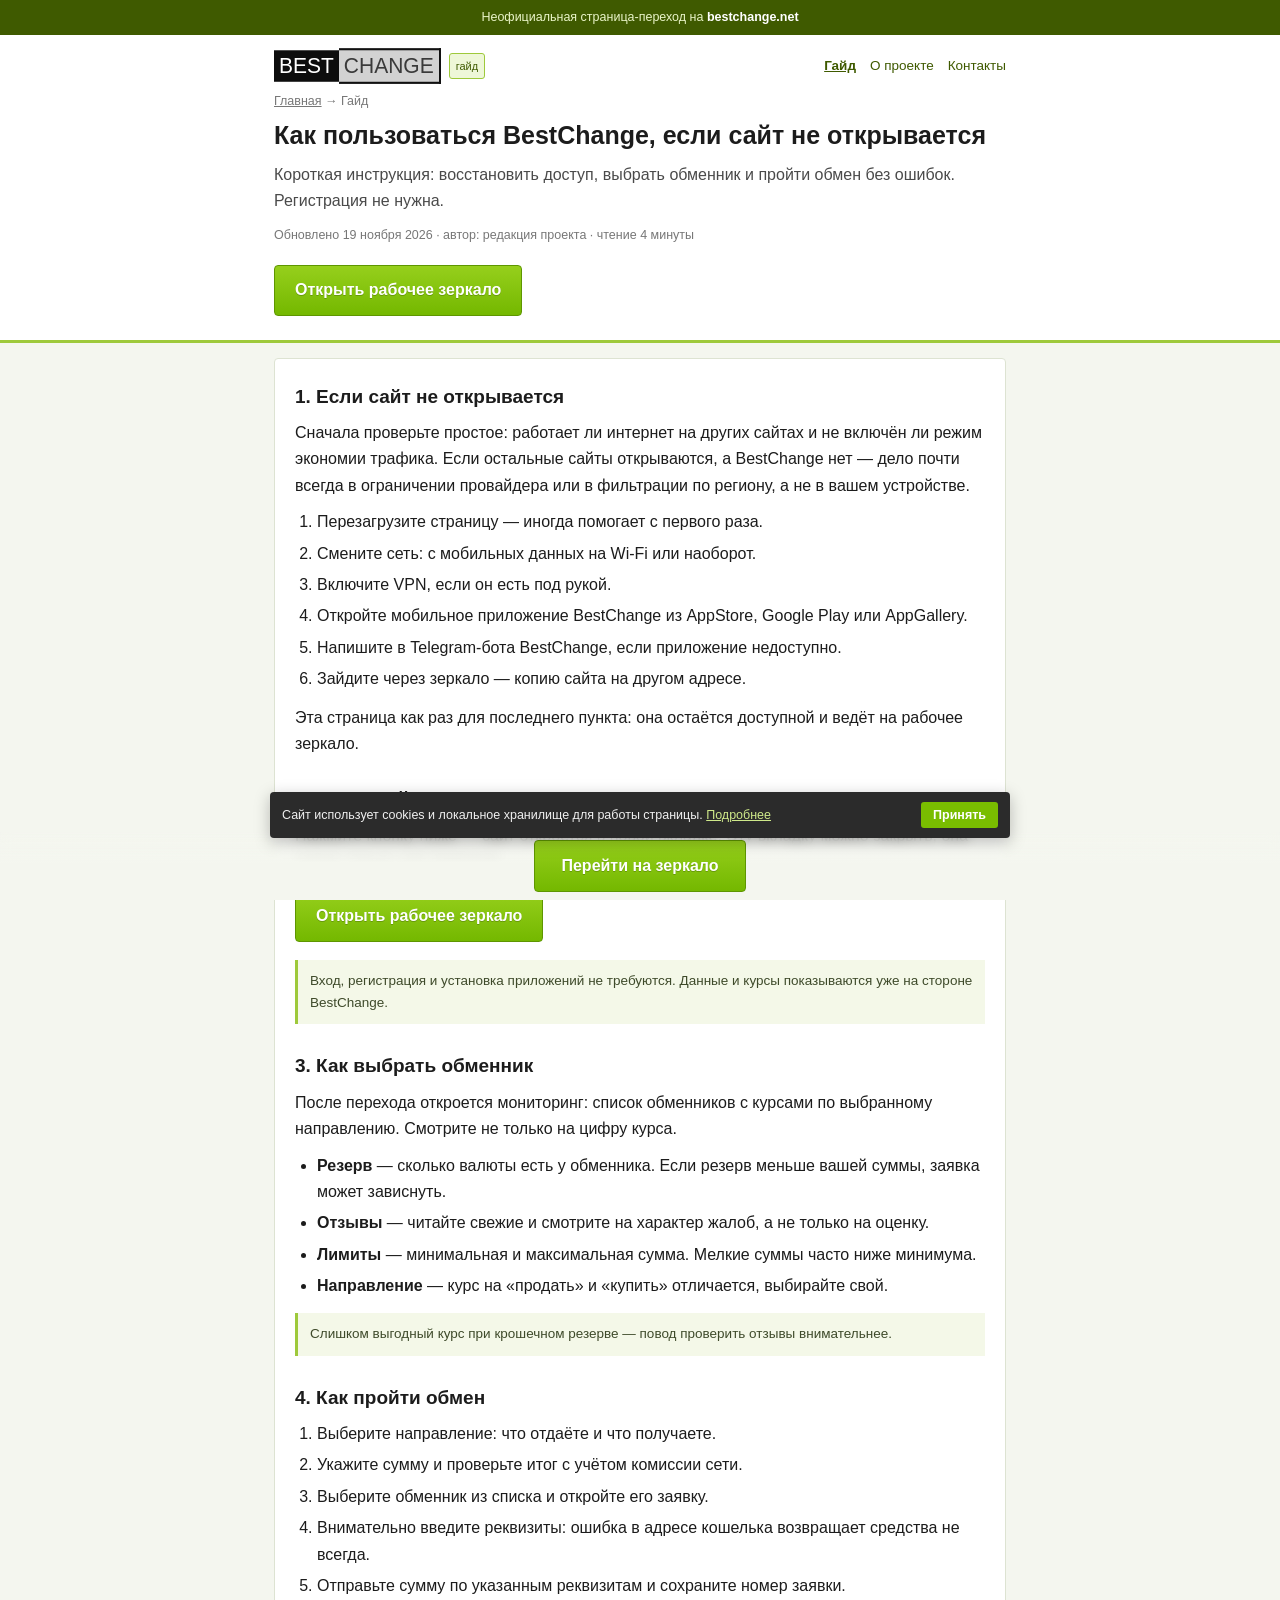
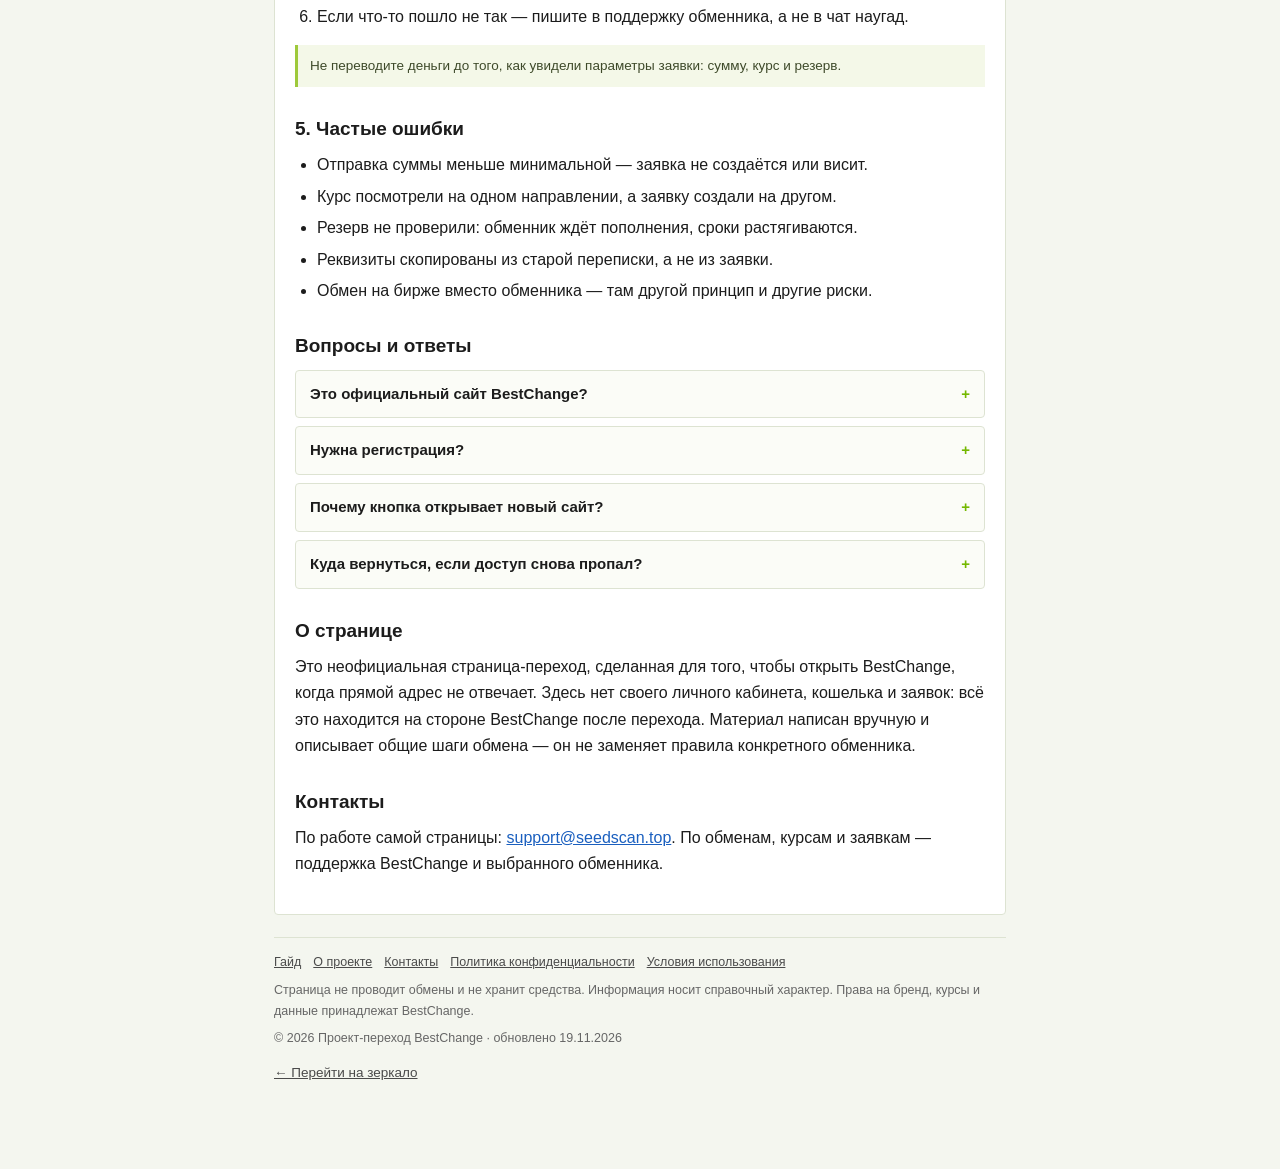
==== index.html @ 33cc1336 "bestchange guide landing" ====
<!DOCTYPE html>
<html lang="ru">
<head>
<meta charset="utf-8">
<meta name="viewport" content="width=device-width, initial-scale=1">
<title>Как пользоваться BestChange, если сайт не открывается — гайд</title>
<meta name="description" content="Пошаговая инструкция: как зайти на BestChange при блокировке, как выбрать обменник и пройти обмен без ошибок. Обновлено 19.11.2026.">
<link rel="icon" type="image/svg+xml" href="/favicon.svg">
<link rel="canonical" href="https://bestchange-ru.github.io/">
<meta property="og:type" content="article">
<meta property="og:site_name" content="BestChange — переход на сайт">
<meta property="og:title" content="Как пользоваться BestChange, если сайт не открывается">
<meta property="og:description" content="Доступ через зеркало, выбор обменника, обмен без ошибок. Без регистрации.">
<meta property="og:locale" content="ru_RU">
<link rel="stylesheet" href="/style.css">
</head>
<body>

<div class="top">Неофициальная страница-переход на <b>bestchange.net</b></div>

<div class="wrap">
  <header class="head">
    <div class="brandrow">
      <a class="brand" href="/">
        <span class="logo"><span class="b">BEST</span><span class="c">CHANGE</span></span>
        <span class="badge">гайд</span>
      </a>
      <nav class="menu">
        <a href="/" class="active">Гайд</a>
        <a href="#about">О проекте</a>
        <a href="#contacts">Контакты</a>
      </nav>
    </div>
    <p class="crumbs"><a href="/">Главная</a> → Гайд</p>
    <h1>Как пользоваться BestChange, если сайт не открывается</h1>
    <p class="lead">Короткая инструкция: восстановить доступ, выбрать обменник и пройти обмен без ошибок. Регистрация не нужна.</p>
    <p class="meta">Обновлено 19 ноября 2026 · автор: редакция проекта · чтение 4 минуты</p>
    <p style="margin:14px 0 0"><a class="cta" href="https://www.bestchange.net/" target="_blank" rel="noopener">Открыть рабочее зеркало</a></p>
  </header>

  <article>
    <h2>1. Если сайт не открывается</h2>
    <p>Сначала проверьте простое: работает ли интернет на других сайтах и не включён ли режим экономии трафика. Если остальные сайты открываются, а BestChange нет — дело почти всегда в ограничении провайдера или в фильтрации по региону, а не в вашем устройстве.</p>
    <ol>
      <li>Перезагрузите страницу — иногда помогает с первого раза.</li>
      <li>Смените сеть: с мобильных данных на Wi-Fi или наоборот.</li>
      <li>Включите VPN, если он есть под рукой.</li>
      <li>Откройте мобильное приложение BestChange из AppStore, Google Play или AppGallery.</li>
      <li>Напишите в Telegram-бота BestChange, если приложение недоступно.</li>
      <li>Зайдите через зеркало — копию сайта на другом адресе.</li>
    </ol>
    <p>Эта страница как раз для последнего пункта: она остаётся доступной и ведёт на рабочее зеркало.</p>

    <h2>2. Как перейти через эту страницу</h2>
    <p>Нажмите кнопку ниже — сайт откроется в новой вкладке. Эту вкладку можно закрыть, она нужна только для перехода.</p>
    <p><a class="cta" href="https://www.bestchange.net/" target="_blank" rel="noopener">Открыть рабочее зеркало</a></p>
    <p class="note">Вход, регистрация и установка приложений не требуются. Данные и курсы показываются уже на стороне BestChange.</p>

    <h2>3. Как выбрать обменник</h2>
    <p>После перехода откроется мониторинг: список обменников с курсами по выбранному направлению. Смотрите не только на цифру курса.</p>
    <ul>
      <li><b>Резерв</b> — сколько валюты есть у обменника. Если резерв меньше вашей суммы, заявка может зависнуть.</li>
      <li><b>Отзывы</b> — читайте свежие и смотрите на характер жалоб, а не только на оценку.</li>
      <li><b>Лимиты</b> — минимальная и максимальная сумма. Мелкие суммы часто ниже минимума.</li>
      <li><b>Направление</b> — курс на «продать» и «купить» отличается, выбирайте свой.</li>
    </ul>
    <p class="note">Слишком выгодный курс при крошечном резерве — повод проверить отзывы внимательнее.</p>

    <h2>4. Как пройти обмен</h2>
    <ol>
      <li>Выберите направление: что отдаёте и что получаете.</li>
      <li>Укажите сумму и проверьте итог с учётом комиссии сети.</li>
      <li>Выберите обменник из списка и откройте его заявку.</li>
      <li>Внимательно введите реквизиты: ошибка в адресе кошелька возвращает средства не всегда.</li>
      <li>Отправьте сумму по указанным реквизитам и сохраните номер заявки.</li>
      <li>Если что-то пошло не так — пишите в поддержку обменника, а не в чат наугад.</li>
    </ol>
    <p class="note">Не переводите деньги до того, как увидели параметры заявки: сумму, курс и резерв.</p>

    <h2>5. Частые ошибки</h2>
    <ul>
      <li>Отправка суммы меньше минимальной — заявка не создаётся или висит.</li>
      <li>Курс посмотрели на одном направлении, а заявку создали на другом.</li>
      <li>Резерв не проверили: обменник ждёт пополнения, сроки растягиваются.</li>
      <li>Реквизиты скопированы из старой переписки, а не из заявки.</li>
      <li>Обмен на бирже вместо обменника — там другой принцип и другие риски.</li>
    </ul>

    <h2>Вопросы и ответы</h2>
    <details>
      <summary>Это официальный сайт BestChange?</summary>
      <div class="ans"><p>Нет. Это неофициальная страница-переход: курсы и обмены находятся на самом BestChange после нажатия кнопки.</p></div>
    </details>
    <details>
      <summary>Нужна регистрация?</summary>
      <div class="ans"><p>Нет. Для перехода и обмена аккаунт на этой странице не нужен.</p></div>
    </details>
    <details>
      <summary>Почему кнопка открывает новый сайт?</summary>
      <div class="ans"><p>Так задумано: страница-прокладка остаётся в истории, а работа идёт уже на зеркале.</p></div>
    </details>
    <details>
      <summary>Куда вернуться, если доступ снова пропал?</summary>
      <div class="ans"><p>Добавьте эту страницу в закладки: она доступна без VPN и ведёт на рабочее зеркало.</p></div>
    </details>

    <h2 id="about">О странице</h2>
    <p>Это неофициальная страница-переход, сделанная для того, чтобы открыть BestChange, когда прямой адрес не отвечает. Здесь нет своего личного кабинета, кошелька и заявок: всё это находится на стороне BestChange после перехода. Материал написан вручную и описывает общие шаги обмена — он не заменяет правила конкретного обменника.</p>

    <h2 id="contacts">Контакты</h2>
    <p>По работе самой страницы: <a href="mailto:support@seedscan.top">support@seedscan.top</a>. По обменам, курсам и заявкам — поддержка BestChange и выбранного обменника.</p>
  </article>

  <footer class="foot">
    <nav>
      <a href="/">Гайд</a>
      <a href="#about">О проекте</a>
      <a href="#contacts">Контакты</a>
      <a href="/privacy.html">Политика конфиденциальности</a>
      <a href="/terms.html">Условия использования</a>
    </nav>
    <p class="copy">Страница не проводит обмены и не хранит средства. Информация носит справочный характер. Права на бренд, курсы и данные принадлежат BestChange.</p>
    <p class="copy">© 2026 Проект-переход BestChange · обновлено 19.11.2026</p>
    <a class="back" href="https://www.bestchange.net/" target="_blank" rel="noopener">← Перейти на зеркало</a>
  </footer>
</div>

<div class="sticky">
  <a class="cta" href="https://www.bestchange.net/" target="_blank" rel="noopener">Перейти на зеркало</a>
</div>

<div class="cookie hidden" id="cookie">
  <span>Сайт использует cookies и локальное хранилище для работы страницы. <a href="/privacy.html">Подробнее</a></span>
  <button type="button" id="cookieOk">Принять</button>
</div>

<script>
  (function () {
    var bar = document.getElementById('cookie');
    try { if (!localStorage.getItem('bc_cookie')) bar.classList.remove('hidden'); } catch (e) {}
    document.getElementById('cookieOk').addEventListener('click', function () {
      bar.classList.add('hidden');
      try { localStorage.setItem('bc_cookie', '1'); } catch (e) {}
    });
  })();
</script>
</body>
</html>
---- style.css ----
* { box-sizing: border-box; }

body {
  margin: 0;
  background: #f4f6ef;
  color: #1c1c1c;
  font-family: Arial, Helvetica, "Segoe UI", sans-serif;
  font-size: 16px;
  line-height: 1.65;
  padding: 0 0 40px;
}

a { color: #1a5fbf; }

.top {
  background: #3f5a00;
  color: #eaf5c8;
  font-size: 12.5px;
  padding: 7px 14px;
  text-align: center;
}

.top b { color: #fff; }

.wrap {
  max-width: 760px;
  margin: 0 auto;
  padding: 0 14px;
}

header.head {
  background: transparent;
  border-bottom: 3px solid #9ec93b;
  padding: 18px 0 20px;
  margin-bottom: 18px;
  position: relative;
  border-bottom: 0;
}
header.head::before {
  content: "";
  position: absolute;
  top: 0;
  bottom: -3px;
  left: 50%;
  width: 100vw;
  transform: translateX(-50%);
  background: #fff;
  border-bottom: 3px solid #9ec93b;
  z-index: -1;
}

.brandrow {
  display: flex;
  align-items: center;
  justify-content: space-between;
  gap: 12px;
  flex-wrap: wrap;
  margin-bottom: 12px;
}

.brand {
  display: flex;
  align-items: center;
  gap: 8px;
  flex-wrap: wrap;
  text-decoration: none;
}

.logo {
  display: inline-block;
  font-family: "Arial Black", "Segoe UI", Impact, sans-serif;
  font-size: 21px;
  line-height: 1;
  transform: scaleY(1.05);
  transform-origin: left center;
  user-select: none;
}

.logo .b { background: #0d0d0d; color: #fff; padding: 3px 5px 4px; }
.logo .c { background: #d2d2d2; color: #3a3a3a; padding: 3px 5px 4px; border: 2px solid #111; border-left: none; }

.badge {
  font-size: 11px;
  padding: 3px 6px;
  border: 1px solid #9ec93b;
  border-radius: 3px;
  background: #eef7d8;
  color: #3f5a00;
}

nav.menu {
  display: flex;
  gap: 14px;
  flex-wrap: wrap;
  font-size: 13.5px;
}

nav.menu a { color: #3f5a00; text-decoration: none; }
nav.menu a:hover { text-decoration: underline; }
nav.menu a.active { font-weight: 700; text-decoration: underline; }

.crumbs { font-size: 12.5px; color: #777; margin: 0 0 8px; }
.crumbs a { color: #777; }

h1 {
  font-size: 25px;
  line-height: 1.3;
  margin: 0 0 10px;
}

.lead { margin: 0; color: #4a4a4a; }

.meta {
  margin: 10px 0 0;
  font-size: 12.5px;
  color: #777;
}

article {
  background: #fff;
  padding: 22px 20px 26px;
  border-radius: 4px;
  border: 1px solid #dde3d2;
}

h2 { font-size: 19px; margin: 26px 0 8px; }
h2:first-child { margin-top: 0; }
h3 { font-size: 16px; margin: 16px 0 4px; }
p { margin: 0 0 10px; }
ul, ol { margin: 0 0 12px; padding-left: 22px; }
li { margin: 0 0 5px; }

.cta {
  display: inline-block;
  margin: 6px 0 4px;
  padding: 11px 20px;
  background: linear-gradient(180deg, #96cf1c, #74b800);
  border: 1px solid #5e9600;
  border-radius: 4px;
  color: #fff;
  font-weight: 700;
  text-decoration: none;
  text-shadow: 0 1px 0 rgba(0, 0, 0, .2);
}

.cta:hover { background: linear-gradient(180deg, #a6e024, #83cc00); }

.note {
  margin: 14px 0 0;
  padding: 10px 12px;
  background: #f4f8e8;
  border-left: 3px solid #9ec93b;
  font-size: 13.5px;
  color: #3e4a2a;
}

.cardbox {
  background: #fff;
  border: 1px solid #dde3d2;
  border-radius: 4px;
  padding: 14px 16px;
  margin: 0 0 12px;
}

.cardbox b { display: block; margin-bottom: 2px; }

details {
  border: 1px solid #dde3d2;
  border-radius: 4px;
  background: #fbfcf7;
  margin: 0 0 8px;
}

summary {
  cursor: pointer;
  padding: 11px 14px;
  font-weight: 700;
  font-size: 15px;
  list-style: none;
}

summary::-webkit-details-marker { display: none; }
summary::after { content: "+"; float: right; color: #74b800; font-weight: 700; }
details[open] summary::after { content: "–"; }
details .ans { padding: 0 14px 12px; font-size: 14.5px; color: #444; }

footer.foot {
  margin-top: 22px;
  padding-top: 14px;
  border-top: 1px solid #dde3d2;
  font-size: 12.5px;
  color: #666;
}

footer.foot nav {
  display: flex;
  gap: 12px;
  flex-wrap: wrap;
  margin-bottom: 8px;
}

footer.foot a { color: #4a4a4a; }

.copy { margin: 6px 0 0; }

.back { display: inline-block; margin-top: 14px; font-size: 13.5px; }

.cookie {
  position: fixed;
  left: 10px;
  right: 10px;
  bottom: 62px;
  max-width: 740px;
  margin: 0 auto;
  background: #2b2b2b;
  color: #f0f0f0;
  border-radius: 4px;
  padding: 10px 12px;
  font-size: 12.5px;
  display: flex;
  gap: 12px;
  align-items: center;
  justify-content: space-between;
  box-shadow: 0 4px 16px rgba(0, 0, 0, .25);
  z-index: 10;
}

.cookie a { color: #cfe98a; }

.cookie button {
  background: #79bd00;
  border: 0;
  color: #fff;
  font-weight: 700;
  font-size: 12.5px;
  padding: 6px 12px;
  border-radius: 3px;
  cursor: pointer;
  white-space: nowrap;
}

.hidden { display: none; }

.sticky {
  position: fixed;
  left: 0;
  right: 0;
  bottom: 0;
  z-index: 9;
  padding: 8px 12px calc(8px + env(safe-area-inset-bottom));
  background: linear-gradient(180deg, rgba(244, 246, 239, .35), #f4f6ef 45%);
  backdrop-filter: blur(6px);
  text-align: center;
}

.sticky .cta { margin: 0; padding: 12px 26px; }

body { padding-bottom: 84px; }

@media (max-width: 560px) {
  h1 { font-size: 21px; }
  .brandrow { margin-bottom: 8px; }
  nav.menu { font-size: 13px; gap: 12px; }
  article { padding: 18px 14px 22px; }
  .cookie { font-size: 12px; flex-wrap: wrap; }
  .cookie button { margin-left: auto; }
}
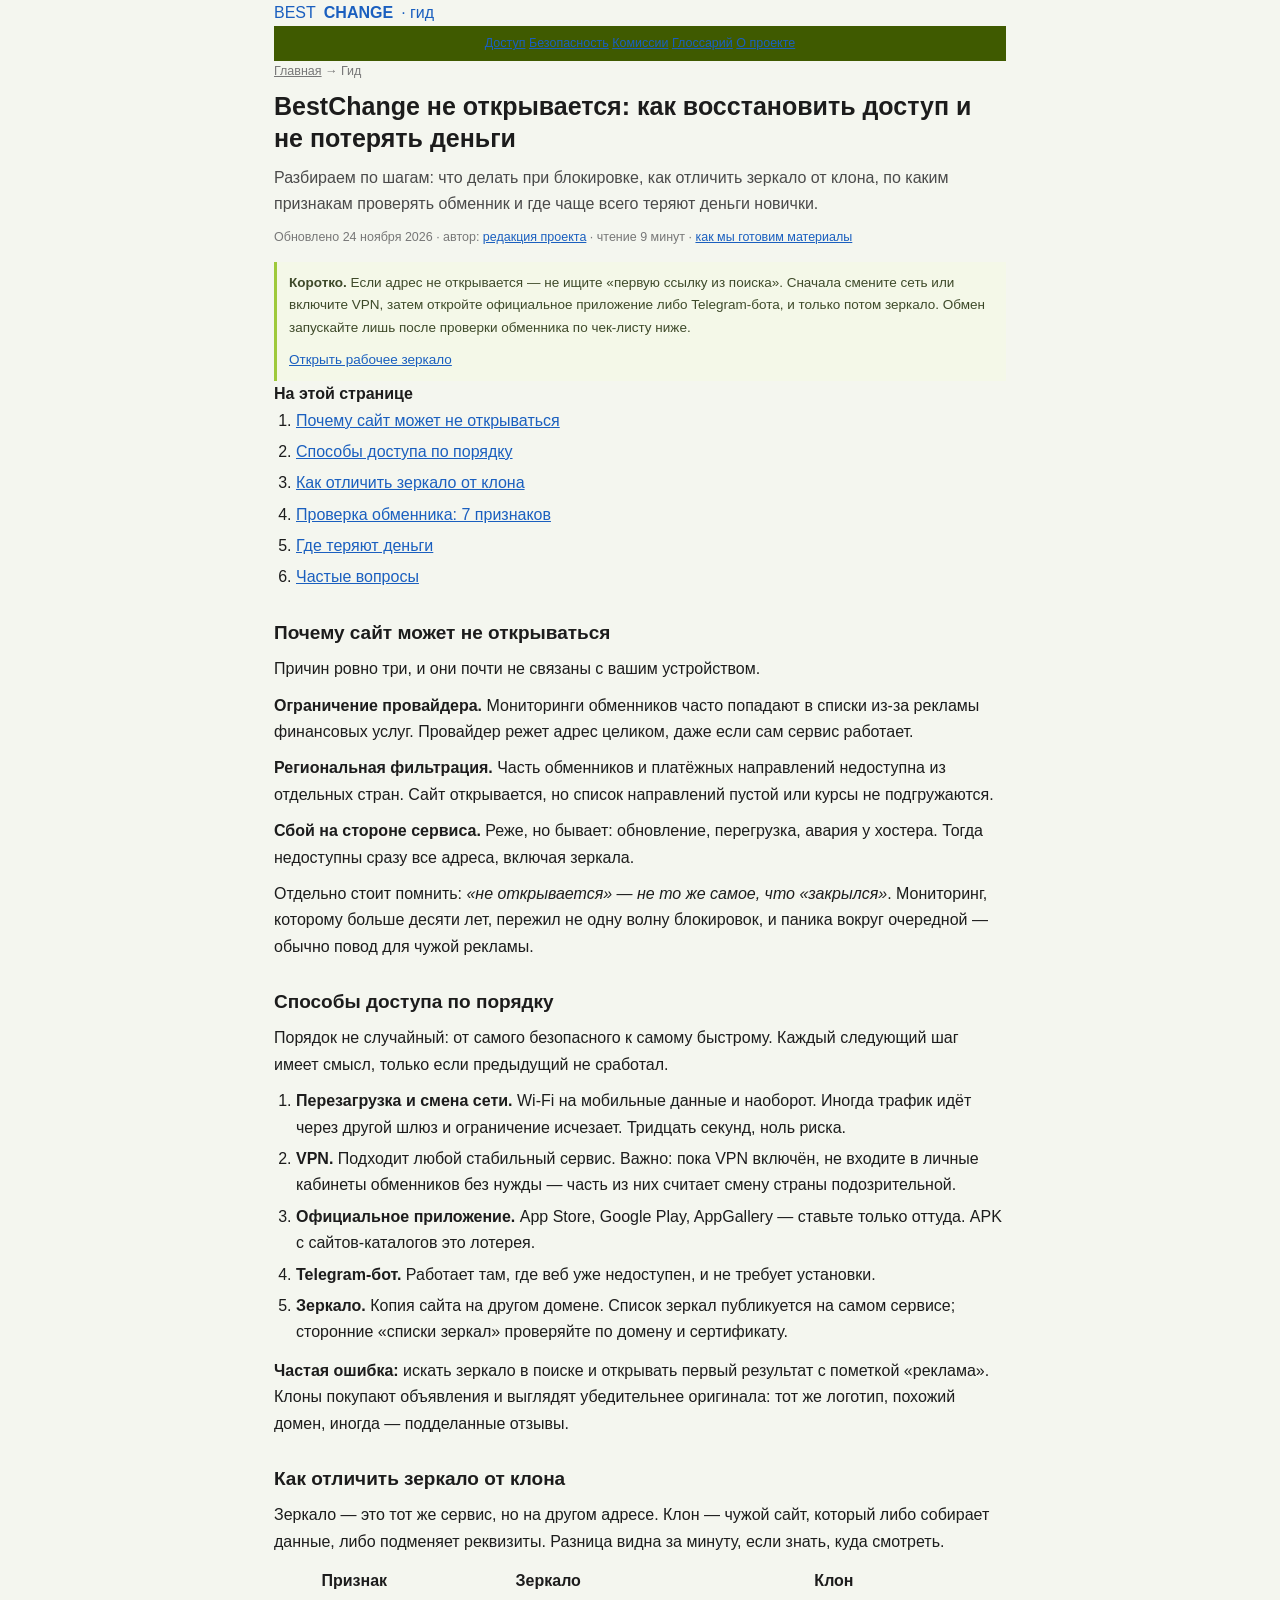
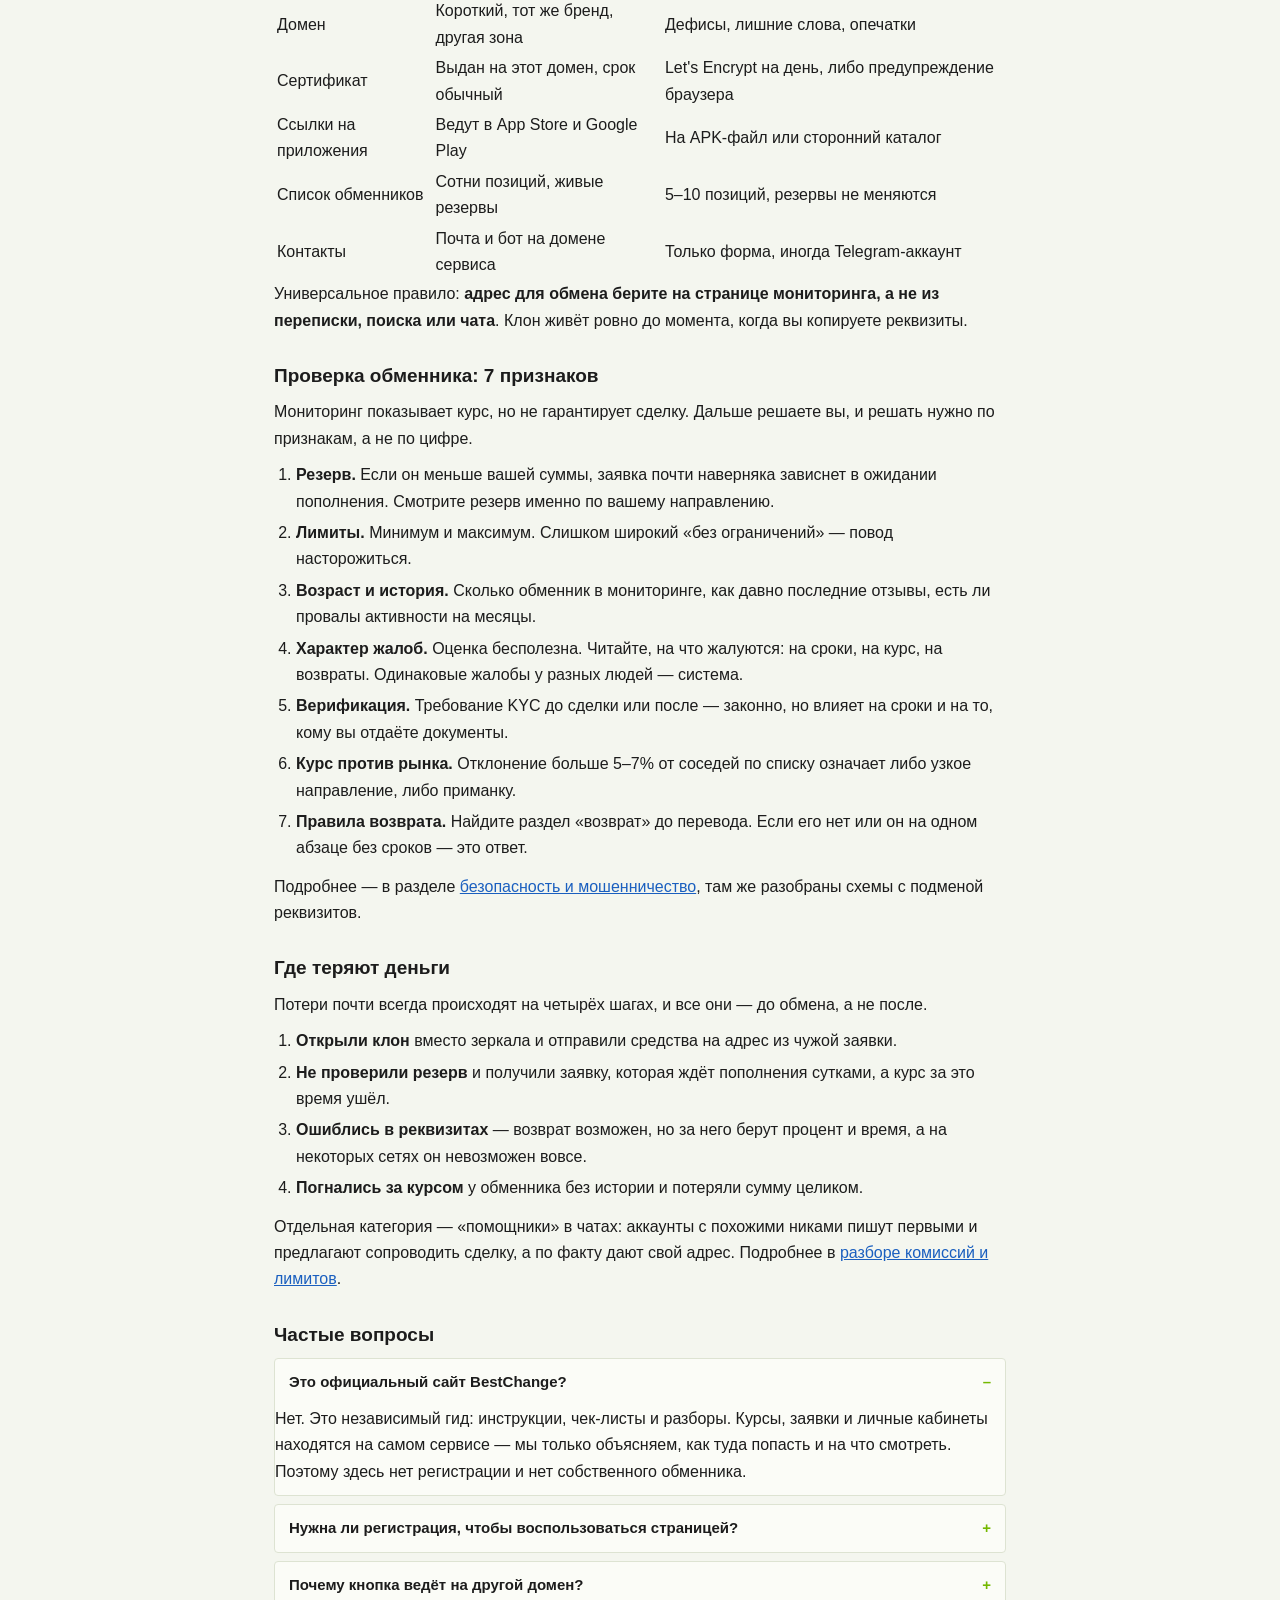
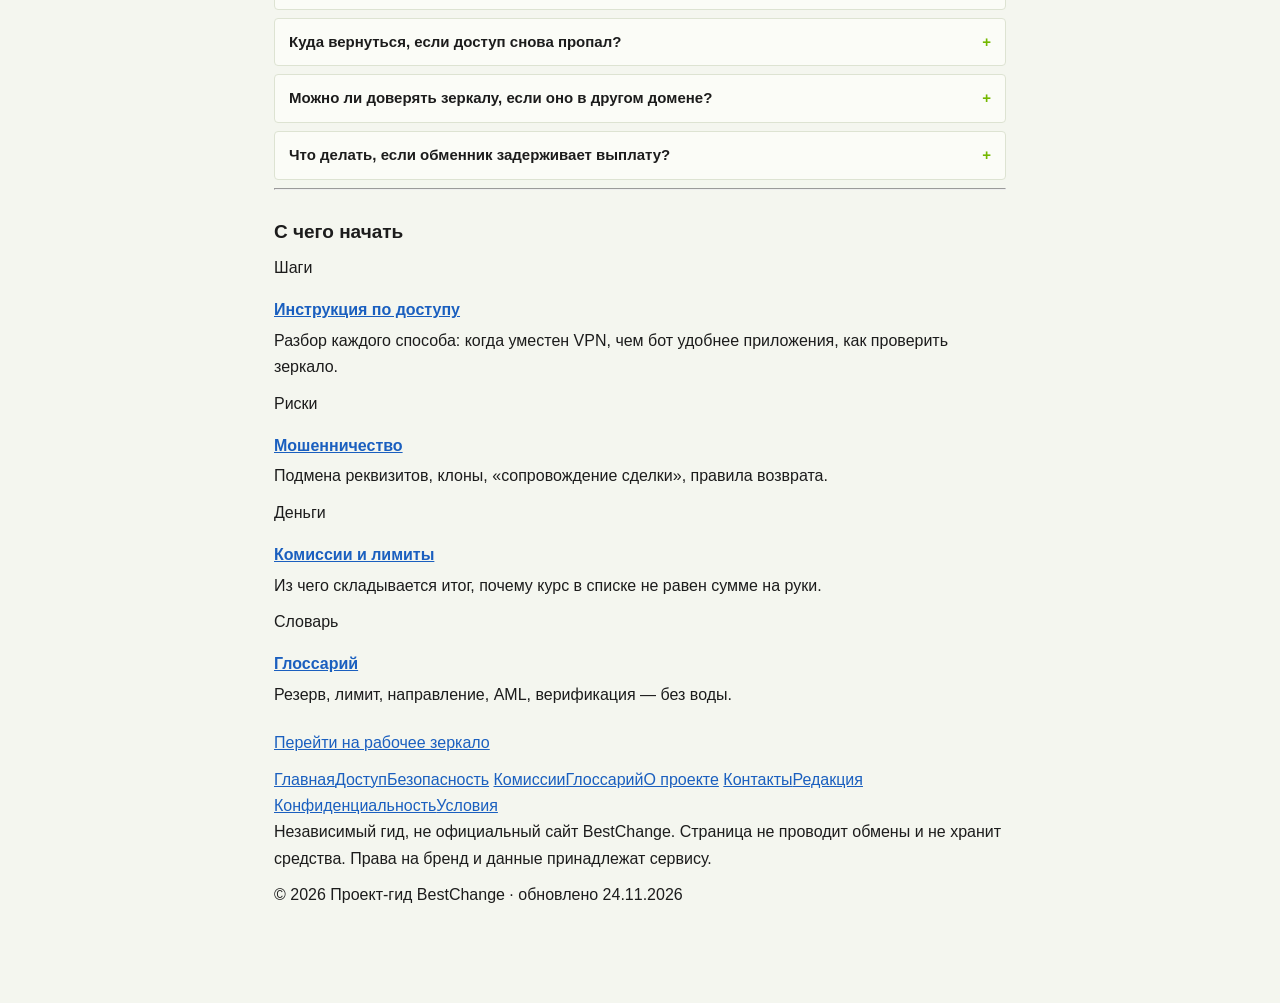
==== commit 07a14601: "content: update index.html" ====
--- a/index.html
+++ b/index.html
@@ -1,148 +1,142 @@
-<!DOCTYPE html>
+<!doctype html>
 <html lang="ru">
 <head>
 <meta charset="utf-8">
-<meta name="viewport" content="width=device-width, initial-scale=1">
-<title>Как пользоваться BestChange, если сайт не открывается — гайд</title>
-<meta name="description" content="Пошаговая инструкция: как зайти на BestChange при блокировке, как выбрать обменник и пройти обмен без ошибок. Обновлено 19.11.2026.">
-<link rel="icon" type="image/svg+xml" href="/favicon.svg">
+<meta name="viewport" content="width=device-width,initial-scale=1">
+<title>BestChange не открывается: инструкция, проверка обменников, глоссарий</title>
+<meta name="description" content="Что делать, если BestChange не открывается: пошаговые способы доступа, проверка обменника перед обменом, разбор комиссий и лимитов, глоссарий и ответы на частые вопросы.">
+<meta name="robots" content="index,follow">
 <link rel="canonical" href="https://bestchange-ru.github.io/">
-<meta property="og:type" content="article">
-<meta property="og:site_name" content="BestChange — переход на сайт">
-<meta property="og:title" content="Как пользоваться BestChange, если сайт не открывается">
-<meta property="og:description" content="Доступ через зеркало, выбор обменника, обмен без ошибок. Без регистрации.">
-<meta property="og:locale" content="ru_RU">
+<link rel="icon" href="/favicon.svg" type="image/svg+xml">
 <link rel="stylesheet" href="/style.css">
+<meta property="og:type" content="website">
+<meta property="og:title" content="BestChange не открывается — что делать">
+<meta property="og:description" content="Способы восстановить доступ, чек-лист проверки обменника, разбор комиссий, глоссарий и FAQ.">
+<meta property="og:url" content="https://bestchange-ru.github.io/">
+<script type="application/ld+json">
+{"@context":"https://schema.org","@type":"WebSite","name":"BestChange — гид по доступу и обмену","url":"https://bestchange-ru.github.io/","inLanguage":"ru","dateModified":"2026-11-24","publisher":{"@type":"Organization","name":"Проект-гид BestChange","email":"support@seedscan.top"}}
+</script>
 </head>
 <body>
+<header class="site"><div class="wrap">
+  <a class="brand" href="/">BEST<b>CHANGE</b> · гид</a>
+  <nav class="top">
+    <a href="/guide.html">Доступ</a>
+    <a href="/security.html">Безопасность</a>
+    <a href="/fees.html">Комиссии</a>
+    <a href="/glossary.html">Глоссарий</a>
+    <a href="/about.html">О проекте</a>
+  </nav>
+</div></header>
 
-<div class="top">Неофициальная страница-переход на <b>bestchange.net</b></div>
+<main class="wrap">
+<p class="crumbs"><a href="/">Главная</a> → Гид</p>
+<h1>BestChange не открывается: как восстановить доступ и не потерять деньги</h1>
+<p class="lead">Разбираем по шагам: что делать при блокировке, как отличить зеркало от клона, по каким признакам проверять обменник и где чаще всего теряют деньги новички.</p>
+<p class="meta">Обновлено 24 ноября 2026 · автор: <a href="/about.html">редакция проекта</a> · чтение 9 минут · <a href="/editorial.html">как мы готовим материалы</a></p>
 
-<div class="wrap">
-  <header class="head">
-    <div class="brandrow">
-      <a class="brand" href="/">
-        <span class="logo"><span class="b">BEST</span><span class="c">CHANGE</span></span>
-        <span class="badge">гайд</span>
-      </a>
-      <nav class="menu">
-        <a href="/" class="active">Гайд</a>
-        <a href="#about">О проекте</a>
-        <a href="#contacts">Контакты</a>
-      </nav>
-    </div>
-    <p class="crumbs"><a href="/">Главная</a> → Гайд</p>
-    <h1>Как пользоваться BestChange, если сайт не открывается</h1>
-    <p class="lead">Короткая инструкция: восстановить доступ, выбрать обменник и пройти обмен без ошибок. Регистрация не нужна.</p>
-    <p class="meta">Обновлено 19 ноября 2026 · автор: редакция проекта · чтение 4 минуты</p>
-    <p style="margin:14px 0 0"><a class="cta" href="https://www.bestchange.net/" target="_blank" rel="noopener">Открыть рабочее зеркало</a></p>
-  </header>
-
-  <article>
-    <h2>1. Если сайт не открывается</h2>
-    <p>Сначала проверьте простое: работает ли интернет на других сайтах и не включён ли режим экономии трафика. Если остальные сайты открываются, а BestChange нет — дело почти всегда в ограничении провайдера или в фильтрации по региону, а не в вашем устройстве.</p>
-    <ol>
-      <li>Перезагрузите страницу — иногда помогает с первого раза.</li>
-      <li>Смените сеть: с мобильных данных на Wi-Fi или наоборот.</li>
-      <li>Включите VPN, если он есть под рукой.</li>
-      <li>Откройте мобильное приложение BestChange из AppStore, Google Play или AppGallery.</li>
-      <li>Напишите в Telegram-бота BestChange, если приложение недоступно.</li>
-      <li>Зайдите через зеркало — копию сайта на другом адресе.</li>
-    </ol>
-    <p>Эта страница как раз для последнего пункта: она остаётся доступной и ведёт на рабочее зеркало.</p>
-
-    <h2>2. Как перейти через эту страницу</h2>
-    <p>Нажмите кнопку ниже — сайт откроется в новой вкладке. Эту вкладку можно закрыть, она нужна только для перехода.</p>
-    <p><a class="cta" href="https://www.bestchange.net/" target="_blank" rel="noopener">Открыть рабочее зеркало</a></p>
-    <p class="note">Вход, регистрация и установка приложений не требуются. Данные и курсы показываются уже на стороне BestChange.</p>
-
-    <h2>3. Как выбрать обменник</h2>
-    <p>После перехода откроется мониторинг: список обменников с курсами по выбранному направлению. Смотрите не только на цифру курса.</p>
-    <ul>
-      <li><b>Резерв</b> — сколько валюты есть у обменника. Если резерв меньше вашей суммы, заявка может зависнуть.</li>
-      <li><b>Отзывы</b> — читайте свежие и смотрите на характер жалоб, а не только на оценку.</li>
-      <li><b>Лимиты</b> — минимальная и максимальная сумма. Мелкие суммы часто ниже минимума.</li>
-      <li><b>Направление</b> — курс на «продать» и «купить» отличается, выбирайте свой.</li>
-    </ul>
-    <p class="note">Слишком выгодный курс при крошечном резерве — повод проверить отзывы внимательнее.</p>
-
-    <h2>4. Как пройти обмен</h2>
-    <ol>
-      <li>Выберите направление: что отдаёте и что получаете.</li>
-      <li>Укажите сумму и проверьте итог с учётом комиссии сети.</li>
-      <li>Выберите обменник из списка и откройте его заявку.</li>
-      <li>Внимательно введите реквизиты: ошибка в адресе кошелька возвращает средства не всегда.</li>
-      <li>Отправьте сумму по указанным реквизитам и сохраните номер заявки.</li>
-      <li>Если что-то пошло не так — пишите в поддержку обменника, а не в чат наугад.</li>
-    </ol>
-    <p class="note">Не переводите деньги до того, как увидели параметры заявки: сумму, курс и резерв.</p>
-
-    <h2>5. Частые ошибки</h2>
-    <ul>
-      <li>Отправка суммы меньше минимальной — заявка не создаётся или висит.</li>
-      <li>Курс посмотрели на одном направлении, а заявку создали на другом.</li>
-      <li>Резерв не проверили: обменник ждёт пополнения, сроки растягиваются.</li>
-      <li>Реквизиты скопированы из старой переписки, а не из заявки.</li>
-      <li>Обмен на бирже вместо обменника — там другой принцип и другие риски.</li>
-    </ul>
-
-    <h2>Вопросы и ответы</h2>
-    <details>
-      <summary>Это официальный сайт BestChange?</summary>
-      <div class="ans"><p>Нет. Это неофициальная страница-переход: курсы и обмены находятся на самом BestChange после нажатия кнопки.</p></div>
-    </details>
-    <details>
-      <summary>Нужна регистрация?</summary>
-      <div class="ans"><p>Нет. Для перехода и обмена аккаунт на этой странице не нужен.</p></div>
-    </details>
-    <details>
-      <summary>Почему кнопка открывает новый сайт?</summary>
-      <div class="ans"><p>Так задумано: страница-прокладка остаётся в истории, а работа идёт уже на зеркале.</p></div>
-    </details>
-    <details>
-      <summary>Куда вернуться, если доступ снова пропал?</summary>
-      <div class="ans"><p>Добавьте эту страницу в закладки: она доступна без VPN и ведёт на рабочее зеркало.</p></div>
-    </details>
-
-    <h2 id="about">О странице</h2>
-    <p>Это неофициальная страница-переход, сделанная для того, чтобы открыть BestChange, когда прямой адрес не отвечает. Здесь нет своего личного кабинета, кошелька и заявок: всё это находится на стороне BestChange после перехода. Материал написан вручную и описывает общие шаги обмена — он не заменяет правила конкретного обменника.</p>
-
-    <h2 id="contacts">Контакты</h2>
-    <p>По работе самой страницы: <a href="mailto:support@seedscan.top">support@seedscan.top</a>. По обменам, курсам и заявкам — поддержка BestChange и выбранного обменника.</p>
-  </article>
-
-  <footer class="foot">
-    <nav>
-      <a href="/">Гайд</a>
-      <a href="#about">О проекте</a>
-      <a href="#contacts">Контакты</a>
-      <a href="/privacy.html">Политика конфиденциальности</a>
-      <a href="/terms.html">Условия использования</a>
-    </nav>
-    <p class="copy">Страница не проводит обмены и не хранит средства. Информация носит справочный характер. Права на бренд, курсы и данные принадлежат BestChange.</p>
-    <p class="copy">© 2026 Проект-переход BestChange · обновлено 19.11.2026</p>
-    <a class="back" href="https://www.bestchange.net/" target="_blank" rel="noopener">← Перейти на зеркало</a>
-  </footer>
+<div class="card note">
+  <p><strong>Коротко.</strong> Если адрес не открывается — не ищите «первую ссылку из поиска». Сначала смените сеть или включите VPN, затем откройте официальное приложение либо Telegram-бота, и только потом зеркало. Обмен запускайте лишь после проверки обменника по чек-листу ниже.</p>
+  <p style="margin:0"><a class="btn" href="https://www.bestchange.net/" rel="noopener">Открыть рабочее зеркало</a></p>
 </div>
 
-<div class="sticky">
-  <a class="cta" href="https://www.bestchange.net/" target="_blank" rel="noopener">Перейти на зеркало</a>
+<div class="toc">
+  <strong>На этой странице</strong>
+  <ol>
+    <li><a href="#why">Почему сайт может не открываться</a></li>
+    <li><a href="#steps">Способы доступа по порядку</a></li>
+    <li><a href="#mirror">Как отличить зеркало от клона</a></li>
+    <li><a href="#check">Проверка обменника: 7 признаков</a></li>
+    <li><a href="#money">Где теряют деньги</a></li>
+    <li><a href="#faq">Частые вопросы</a></li>
+  </ol>
 </div>
 
-<div class="cookie hidden" id="cookie">
-  <span>Сайт использует cookies и локальное хранилище для работы страницы. <a href="/privacy.html">Подробнее</a></span>
-  <button type="button" id="cookieOk">Принять</button>
+<h2 id="why">Почему сайт может не открываться</h2>
+<p>Причин ровно три, и они почти не связаны с вашим устройством.</p>
+<p><strong>Ограничение провайдера.</strong> Мониторинги обменников часто попадают в списки из-за рекламы финансовых услуг. Провайдер режет адрес целиком, даже если сам сервис работает.</p>
+<p><strong>Региональная фильтрация.</strong> Часть обменников и платёжных направлений недоступна из отдельных стран. Сайт открывается, но список направлений пустой или курсы не подгружаются.</p>
+<p><strong>Сбой на стороне сервиса.</strong> Реже, но бывает: обновление, перегрузка, авария у хостера. Тогда недоступны сразу все адреса, включая зеркала.</p>
+<p>Отдельно стоит помнить: <em>«не открывается» — не то же самое, что «закрылся»</em>. Мониторинг, которому больше десяти лет, пережил не одну волну блокировок, и паника вокруг очередной — обычно повод для чужой рекламы.</p>
+
+<h2 id="steps">Способы доступа по порядку</h2>
+<p>Порядок не случайный: от самого безопасного к самому быстрому. Каждый следующий шаг имеет смысл, только если предыдущий не сработал.</p>
+<ol>
+  <li><strong>Перезагрузка и смена сети.</strong> Wi-Fi на мобильные данные и наоборот. Иногда трафик идёт через другой шлюз и ограничение исчезает. Тридцать секунд, ноль риска.</li>
+  <li><strong>VPN.</strong> Подходит любой стабильный сервис. Важно: пока VPN включён, не входите в личные кабинеты обменников без нужды — часть из них считает смену страны подозрительной.</li>
+  <li><strong>Официальное приложение.</strong> App Store, Google Play, AppGallery — ставьте только оттуда. APK с сайтов-каталогов это лотерея.</li>
+  <li><strong>Telegram-бот.</strong> Работает там, где веб уже недоступен, и не требует установки.</li>
+  <li><strong>Зеркало.</strong> Копия сайта на другом домене. Список зеркал публикуется на самом сервисе; сторонние «списки зеркал» проверяйте по домену и сертификату.</li>
+</ol>
+<div class="card warn">
+  <p style="margin:0"><strong>Частая ошибка:</strong> искать зеркало в поиске и открывать первый результат с пометкой «реклама». Клоны покупают объявления и выглядят убедительнее оригинала: тот же логотип, похожий домен, иногда — подделанные отзывы.</p>
 </div>
 
-<script>
-  (function () {
-    var bar = document.getElementById('cookie');
-    try { if (!localStorage.getItem('bc_cookie')) bar.classList.remove('hidden'); } catch (e) {}
-    document.getElementById('cookieOk').addEventListener('click', function () {
-      bar.classList.add('hidden');
-      try { localStorage.setItem('bc_cookie', '1'); } catch (e) {}
-    });
-  })();
-</script>
+<h2 id="mirror">Как отличить зеркало от клона</h2>
+<p>Зеркало — это тот же сервис, но на другом адресе. Клон — чужой сайт, который либо собирает данные, либо подменяет реквизиты. Разница видна за минуту, если знать, куда смотреть.</p>
+<table>
+  <thead><tr><th>Признак</th><th>Зеркало</th><th>Клон</th></tr></thead>
+  <tbody>
+    <tr><td>Домен</td><td>Короткий, тот же бренд, другая зона</td><td>Дефисы, лишние слова, опечатки</td></tr>
+    <tr><td>Сертификат</td><td>Выдан на этот домен, срок обычный</td><td>Let's Encrypt на день, либо предупреждение браузера</td></tr>
+    <tr><td>Ссылки на приложения</td><td>Ведут в App Store и Google Play</td><td>На APK-файл или сторонний каталог</td></tr>
+    <tr><td>Список обменников</td><td>Сотни позиций, живые резервы</td><td>5–10 позиций, резервы не меняются</td></tr>
+    <tr><td>Контакты</td><td>Почта и бот на домене сервиса</td><td>Только форма, иногда Telegram-аккаунт</td></tr>
+  </tbody>
+</table>
+<p>Универсальное правило: <strong>адрес для обмена берите на странице мониторинга, а не из переписки, поиска или чата</strong>. Клон живёт ровно до момента, когда вы копируете реквизиты.</p>
+
+<h2 id="check">Проверка обменника: 7 признаков</h2>
+<p>Мониторинг показывает курс, но не гарантирует сделку. Дальше решаете вы, и решать нужно по признакам, а не по цифре.</p>
+<ol>
+  <li><strong>Резерв.</strong> Если он меньше вашей суммы, заявка почти наверняка зависнет в ожидании пополнения. Смотрите резерв именно по вашему направлению.</li>
+  <li><strong>Лимиты.</strong> Минимум и максимум. Слишком широкий «без ограничений» — повод насторожиться.</li>
+  <li><strong>Возраст и история.</strong> Сколько обменник в мониторинге, как давно последние отзывы, есть ли провалы активности на месяцы.</li>
+  <li><strong>Характер жалоб.</strong> Оценка бесполезна. Читайте, на что жалуются: на сроки, на курс, на возвраты. Одинаковые жалобы у разных людей — система.</li>
+  <li><strong>Верификация.</strong> Требование KYC до сделки или после — законно, но влияет на сроки и на то, кому вы отдаёте документы.</li>
+  <li><strong>Курс против рынка.</strong> Отклонение больше 5–7% от соседей по списку означает либо узкое направление, либо приманку.</li>
+  <li><strong>Правила возврата.</strong> Найдите раздел «возврат» до перевода. Если его нет или он на одном абзаце без сроков — это ответ.</li>
+</ol>
+<p>Подробнее — в разделе <a href="/security.html">безопасность и мошенничество</a>, там же разобраны схемы с подменой реквизитов.</p>
+
+<h2 id="money">Где теряют деньги</h2>
+<p>Потери почти всегда происходят на четырёх шагах, и все они — до обмена, а не после.</p>
+<ol>
+  <li><strong>Открыли клон</strong> вместо зеркала и отправили средства на адрес из чужой заявки.</li>
+  <li><strong>Не проверили резерв</strong> и получили заявку, которая ждёт пополнения сутками, а курс за это время ушёл.</li>
+  <li><strong>Ошиблись в реквизитах</strong> — возврат возможен, но за него берут процент и время, а на некоторых сетях он невозможен вовсе.</li>
+  <li><strong>Погнались за курсом</strong> у обменника без истории и потеряли сумму целиком.</li>
+</ol>
+<p>Отдельная категория — «помощники» в чатах: аккаунты с похожими никами пишут первыми и предлагают сопроводить сделку, а по факту дают свой адрес. Подробнее в <a href="/fees.html">разборе комиссий и лимитов</a>.</p>
+
+<h2 id="faq">Частые вопросы</h2>
+<details open><summary>Это официальный сайт BestChange?</summary><p>Нет. Это независимый гид: инструкции, чек-листы и разборы. Курсы, заявки и личные кабинеты находятся на самом сервисе — мы только объясняем, как туда попасть и на что смотреть. Поэтому здесь нет регистрации и нет собственного обменника.</p></details>
+<details><summary>Нужна ли регистрация, чтобы воспользоваться страницей?</summary><p>Нет. Ни аккаунта, ни установки, ни привязки кошелька. Достаточно открыть материал и перейти по ссылке. Данные не собираются, кроме технической статистики и cookie для оформления.</p></details>
+<details><summary>Почему кнопка ведёт на другой домен?</summary><p>Потому что мониторинг и обмены живут на стороне сервиса. Мы не дублируем курсы, чтобы они не устаревали: страница объясняет шаги, а актуальные цифры всегда открываются на первоисточнике.</p></details>
+<details><summary>Куда вернуться, если доступ снова пропал?</summary><p>Сюда же — адрес постоянный. Добавьте страницу в закладки заранее: когда провайдер режет домены, поиск тоже начинает выдавать клоны, а закладка ведёт на тот адрес, который вы проверили сами.</p></details>
+<details><summary>Можно ли доверять зеркалу, если оно в другом домене?</summary><p>Да, если предыдущее звено проверено и адрес зеркала взято с самого сервиса. Опасен не другой домен как таковой, а переход по адресу из непроверенного источника.</p></details>
+<details><summary>Что делать, если обменник задерживает выплату?</summary><p>Открыть заявку по номеру, а не переписку с «менеджером». Сроки и правила возврата указаны на странице обменника. Параллельно — отзыв в мониторинге: у крупных площадок модерация реально ускоряет ответ.</p></details>
+
+<hr>
+<h2>С чего начать</h2>
+<div class="grid">
+  <div class="card"><span class="tag">Шаги</span><h3><a href="/guide.html">Инструкция по доступу</a></h3><p class="small muted">Разбор каждого способа: когда уместен VPN, чем бот удобнее приложения, как проверить зеркало.</p></div>
+  <div class="card"><span class="tag warn">Риски</span><h3><a href="/security.html">Мошенничество</a></h3><p class="small muted">Подмена реквизитов, клоны, «сопровождение сделки», правила возврата.</p></div>
+  <div class="card"><span class="tag">Деньги</span><h3><a href="/fees.html">Комиссии и лимиты</a></h3><p class="small muted">Из чего складывается итог, почему курс в списке не равен сумме на руки.</p></div>
+  <div class="card"><span class="tag">Словарь</span><h3><a href="/glossary.html">Глоссарий</a></h3><p class="small muted">Резерв, лимит, направление, AML, верификация — без воды.</p></div>
+</div>
+<p style="margin-top:22px"><a class="btn" href="https://www.bestchange.net/" rel="noopener">Перейти на рабочее зеркало</a></p>
+</main>
+
+<footer class="site"><div class="wrap">
+  <div class="cols">
+    <a href="/">Главная</a><a href="/guide.html">Доступ</a><a href="/security.html">Безопасность</a>
+    <a href="/fees.html">Комиссии</a><a href="/glossary.html">Глоссарий</a><a href="/about.html">О проекте</a>
+    <a href="/contacts.html">Контакты</a><a href="/editorial.html">Редакция</a>
+    <a href="/privacy.html">Конфиденциальность</a><a href="/terms.html">Условия</a>
+  </div>
+  <p>Независимый гид, не официальный сайт BestChange. Страница не проводит обмены и не хранит средства. Права на бренд и данные принадлежат сервису.</p>
+  <p class="small">© 2026 Проект-гид BestChange · обновлено 24.11.2026</p>
+</div></footer>
 </body>
 </html>
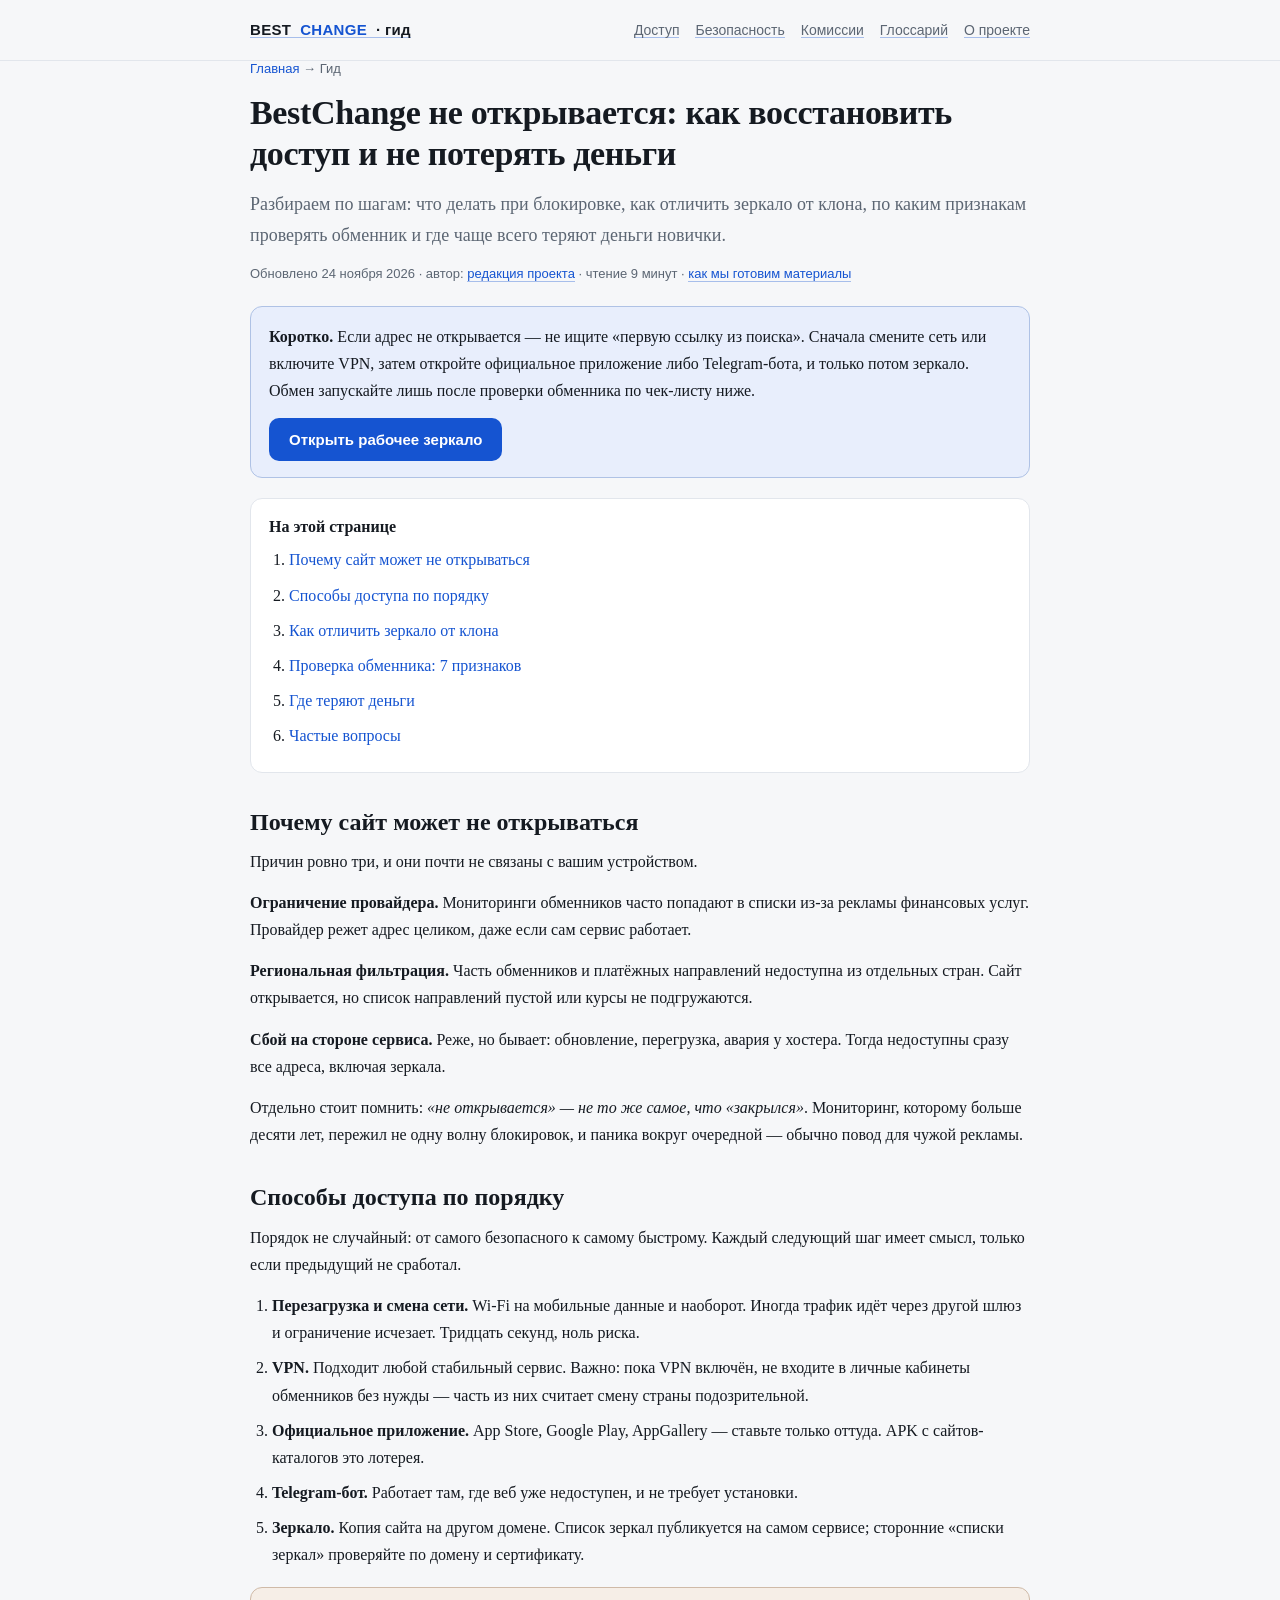
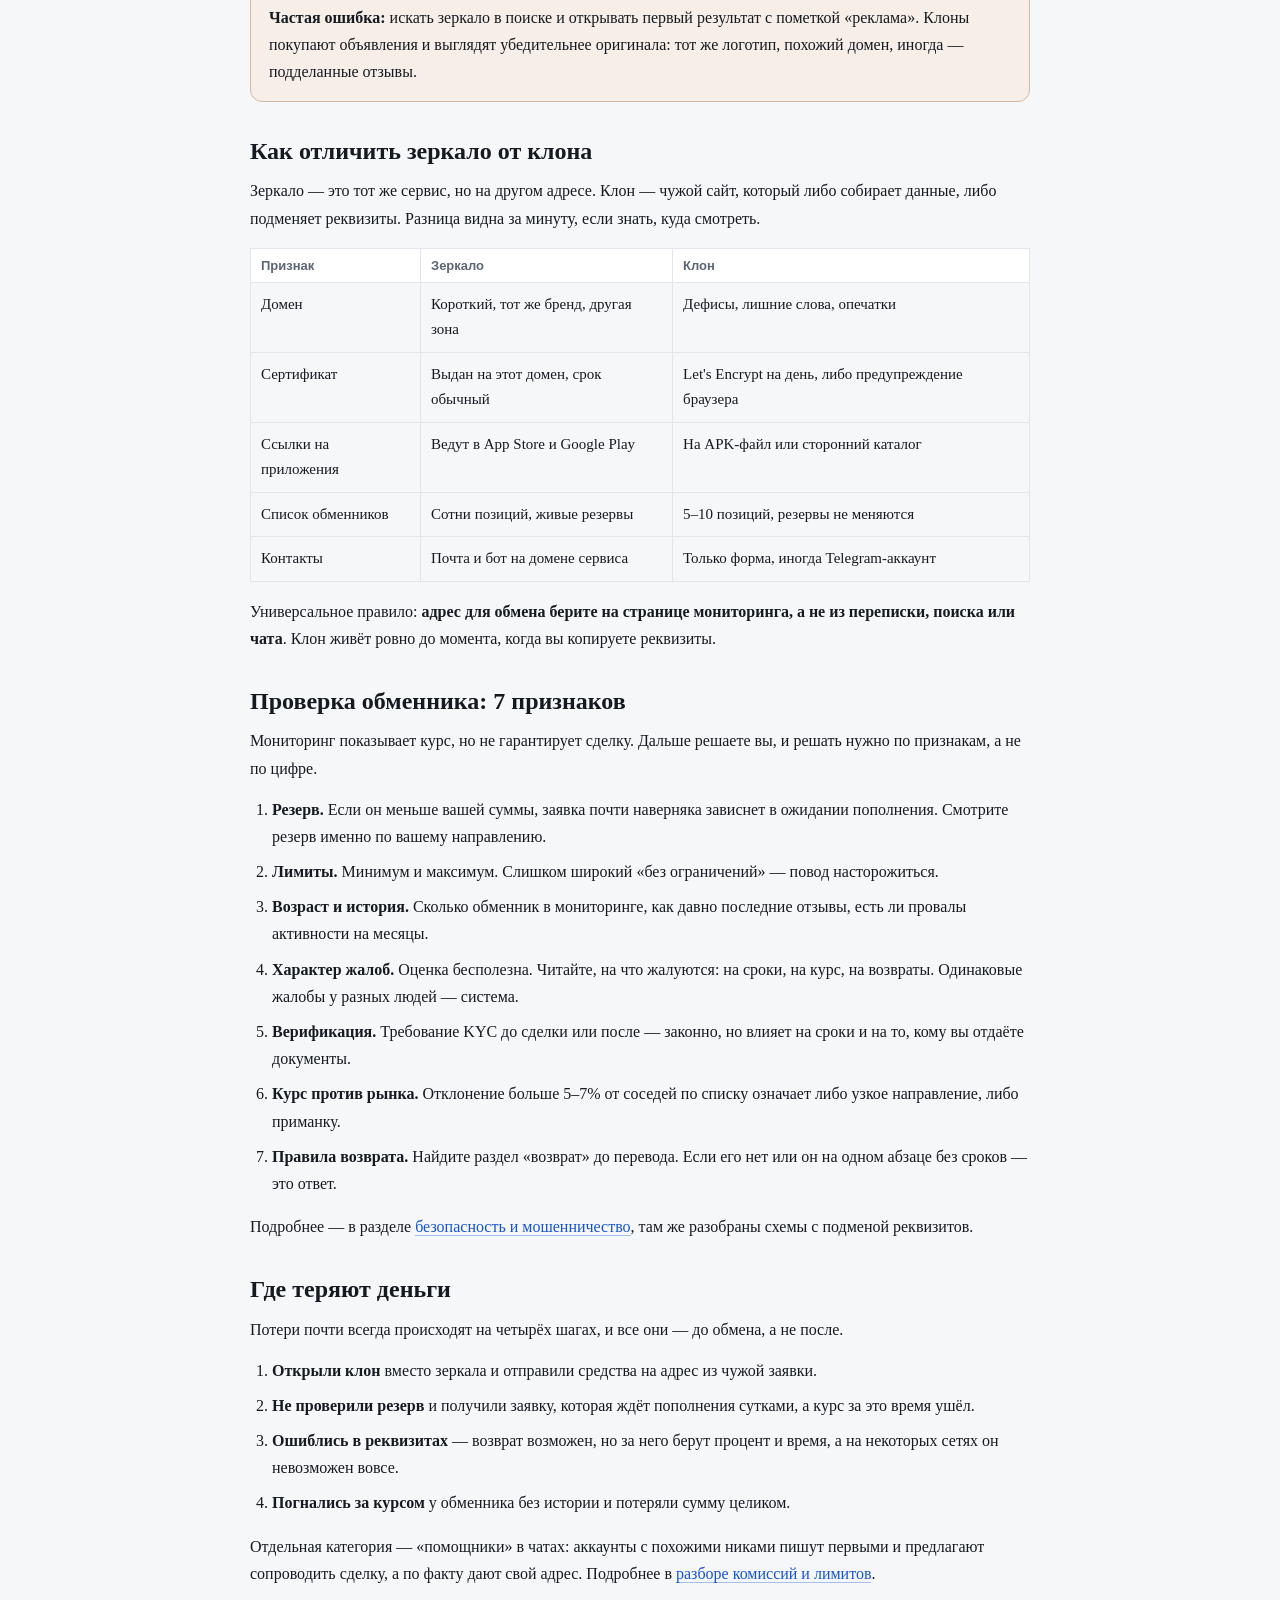
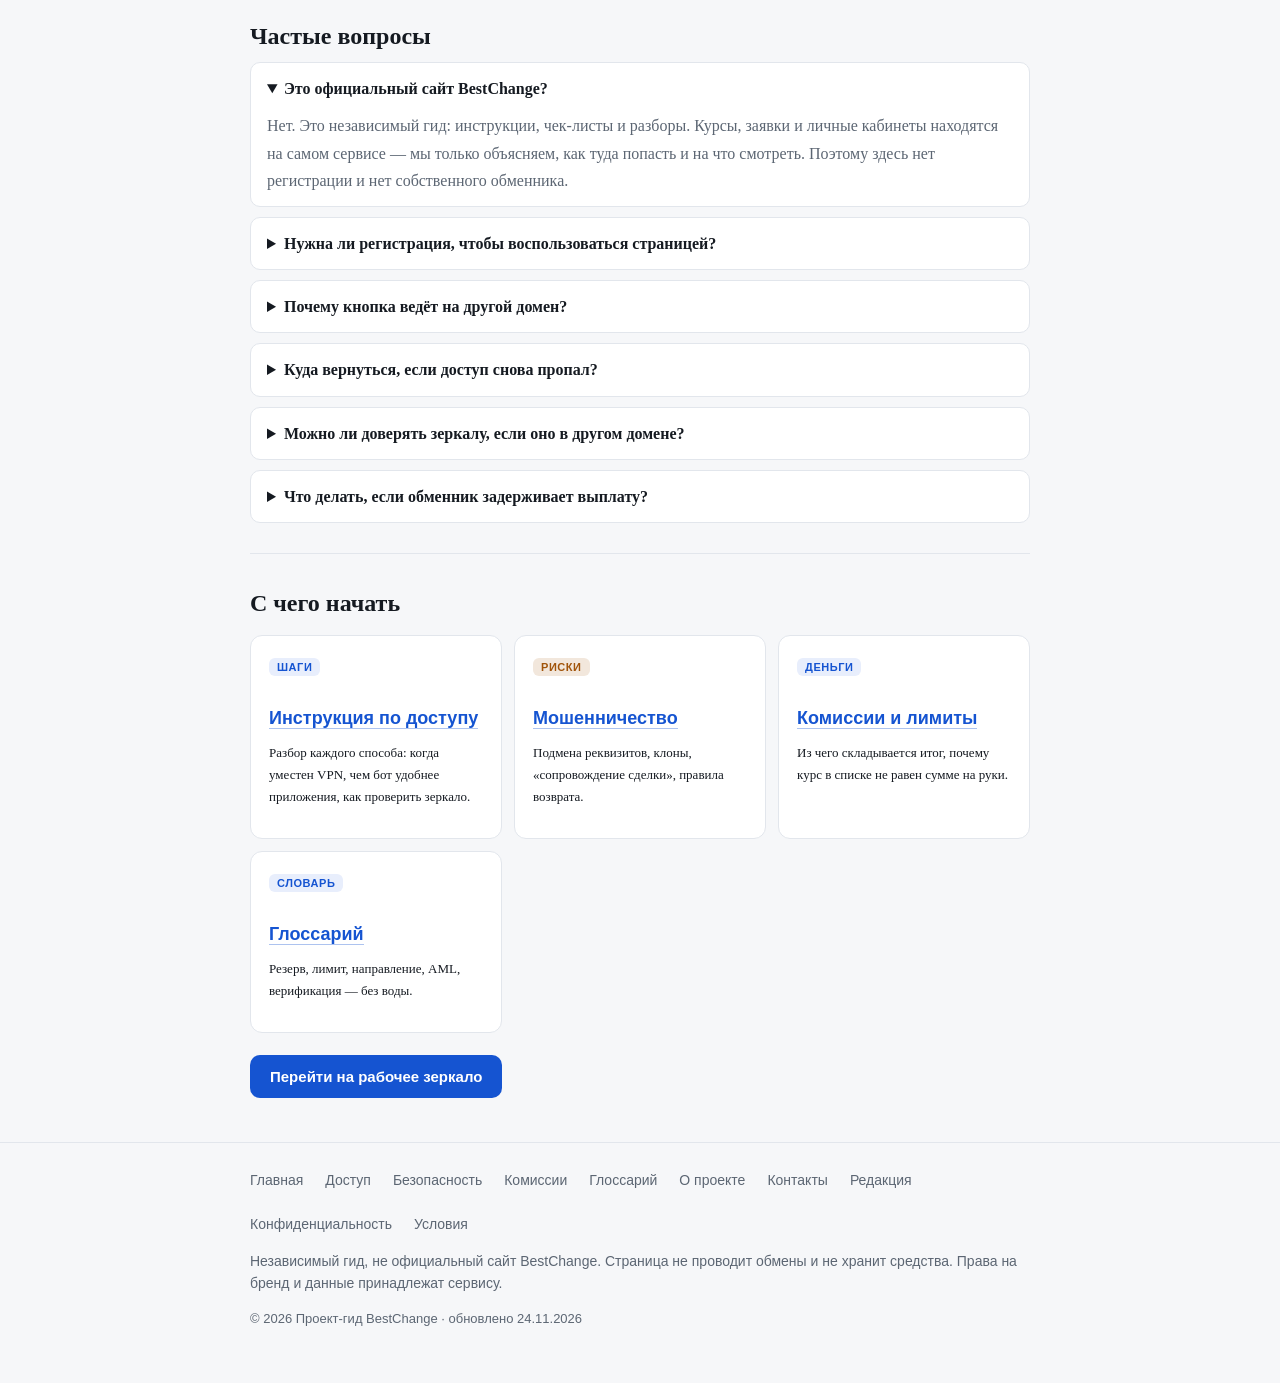
==== commit b53d2f17: "seo: add FAQPage schema" ====
--- a/index.html
+++ b/index.html
@@ -15,6 +15,16 @@
 <meta property="og:url" content="https://bestchange-ru.github.io/">
 <script type="application/ld+json">
 {"@context":"https://schema.org","@type":"WebSite","name":"BestChange — гид по доступу и обмену","url":"https://bestchange-ru.github.io/","inLanguage":"ru","dateModified":"2026-11-24","publisher":{"@type":"Organization","name":"Проект-гид BestChange","email":"support@seedscan.top"}}
+</script>
+<script type="application/ld+json">
+{"@context":"https://schema.org","@type":"FAQPage","inLanguage":"ru","mainEntity":[
+{"@type":"Question","name":"Это официальный сайт BestChange?","acceptedAnswer":{"@type":"Answer","text":"Нет. Это независимый гид: инструкции, чек-листы и разборы. Курсы, заявки и личные кабинеты находятся на самом сервисе — мы только объясняем, как туда попасть и на что смотреть. Поэтому здесь нет регистрации и нет собственного обменника."}},
+{"@type":"Question","name":"Нужна ли регистрация, чтобы воспользоваться страницей?","acceptedAnswer":{"@type":"Answer","text":"Нет. Ни аккаунта, ни установки, ни привязки кошелька. Достаточно открыть материал и перейти по ссылке. Данные не собираются, кроме технической статистики и cookie для оформления."}},
+{"@type":"Question","name":"Почему кнопка ведёт на другой домен?","acceptedAnswer":{"@type":"Answer","text":"Потому что мониторинг и обмены живут на стороне сервиса. Мы не дублируем курсы, чтобы они не устаревали: страница объясняет шаги, а актуальные цифры всегда открываются на первоисточнике."}},
+{"@type":"Question","name":"Куда вернуться, если доступ снова пропал?","acceptedAnswer":{"@type":"Answer","text":"Сюда же — адрес постоянный. Добавьте страницу в закладки заранее: когда провайдер режет домены, поиск тоже начинает выдавать клоны, а закладка ведёт на тот адрес, который вы проверили сами."}},
+{"@type":"Question","name":"Можно ли доверять зеркалу, если оно в другом домене?","acceptedAnswer":{"@type":"Answer","text":"Да, если предыдущее звено проверено и адрес зеркала взято с самого сервиса. Опасен не другой домен как таковой, а переход по адресу из непроверенного источника."}},
+{"@type":"Question","name":"Что делать, если обменник задерживает выплату?","acceptedAnswer":{"@type":"Answer","text":"Открыть заявку по номеру, а не переписку с «менеджером». Сроки и правила возврата указаны на странице обменника. Параллельно — отзыв в мониторинге: у крупных площадок модерация реально ускоряет ответ."}}
+]}
 </script>
 </head>
 <body>
--- a/style.css
+++ b/style.css
@@ -1,267 +1,56 @@
-* { box-sizing: border-box; }
-
-body {
-  margin: 0;
-  background: #f4f6ef;
-  color: #1c1c1c;
-  font-family: Arial, Helvetica, "Segoe UI", sans-serif;
-  font-size: 16px;
-  line-height: 1.65;
-  padding: 0 0 40px;
+:root{
+  --bg:#f6f7f9; --panel:#fff; --txt:#151a21; --muted:#5c6673; --line:#e2e6ec;
+  --acc:#1554d1; --acc-soft:#e8eefc; --warn:#a1540a; --ok:#0f7a3d;
 }
-
-a { color: #1a5fbf; }
-
-.top {
-  background: #3f5a00;
-  color: #eaf5c8;
-  font-size: 12.5px;
-  padding: 7px 14px;
-  text-align: center;
+@media (prefers-color-scheme:dark){
+  :root{ --bg:#0f1319; --panel:#151b23; --txt:#e8edf4; --muted:#93a0b0; --line:#232c38; --acc:#6ea8ff; --acc-soft:#1b2740; --warn:#e0a154; --ok:#4cc38a; }
 }
-
-.top b { color: #fff; }
-
-.wrap {
-  max-width: 760px;
-  margin: 0 auto;
-  padding: 0 14px;
-}
-
-header.head {
-  background: transparent;
-  border-bottom: 3px solid #9ec93b;
-  padding: 18px 0 20px;
-  margin-bottom: 18px;
-  position: relative;
-  border-bottom: 0;
-}
-header.head::before {
-  content: "";
-  position: absolute;
-  top: 0;
-  bottom: -3px;
-  left: 50%;
-  width: 100vw;
-  transform: translateX(-50%);
-  background: #fff;
-  border-bottom: 3px solid #9ec93b;
-  z-index: -1;
-}
-
-.brandrow {
-  display: flex;
-  align-items: center;
-  justify-content: space-between;
-  gap: 12px;
-  flex-wrap: wrap;
-  margin-bottom: 12px;
-}
-
-.brand {
-  display: flex;
-  align-items: center;
-  gap: 8px;
-  flex-wrap: wrap;
-  text-decoration: none;
-}
-
-.logo {
-  display: inline-block;
-  font-family: "Arial Black", "Segoe UI", Impact, sans-serif;
-  font-size: 21px;
-  line-height: 1;
-  transform: scaleY(1.05);
-  transform-origin: left center;
-  user-select: none;
-}
-
-.logo .b { background: #0d0d0d; color: #fff; padding: 3px 5px 4px; }
-.logo .c { background: #d2d2d2; color: #3a3a3a; padding: 3px 5px 4px; border: 2px solid #111; border-left: none; }
-
-.badge {
-  font-size: 11px;
-  padding: 3px 6px;
-  border: 1px solid #9ec93b;
-  border-radius: 3px;
-  background: #eef7d8;
-  color: #3f5a00;
-}
-
-nav.menu {
-  display: flex;
-  gap: 14px;
-  flex-wrap: wrap;
-  font-size: 13.5px;
-}
-
-nav.menu a { color: #3f5a00; text-decoration: none; }
-nav.menu a:hover { text-decoration: underline; }
-nav.menu a.active { font-weight: 700; text-decoration: underline; }
-
-.crumbs { font-size: 12.5px; color: #777; margin: 0 0 8px; }
-.crumbs a { color: #777; }
-
-h1 {
-  font-size: 25px;
-  line-height: 1.3;
-  margin: 0 0 10px;
-}
-
-.lead { margin: 0; color: #4a4a4a; }
-
-.meta {
-  margin: 10px 0 0;
-  font-size: 12.5px;
-  color: #777;
-}
-
-article {
-  background: #fff;
-  padding: 22px 20px 26px;
-  border-radius: 4px;
-  border: 1px solid #dde3d2;
-}
-
-h2 { font-size: 19px; margin: 26px 0 8px; }
-h2:first-child { margin-top: 0; }
-h3 { font-size: 16px; margin: 16px 0 4px; }
-p { margin: 0 0 10px; }
-ul, ol { margin: 0 0 12px; padding-left: 22px; }
-li { margin: 0 0 5px; }
-
-.cta {
-  display: inline-block;
-  margin: 6px 0 4px;
-  padding: 11px 20px;
-  background: linear-gradient(180deg, #96cf1c, #74b800);
-  border: 1px solid #5e9600;
-  border-radius: 4px;
-  color: #fff;
-  font-weight: 700;
-  text-decoration: none;
-  text-shadow: 0 1px 0 rgba(0, 0, 0, .2);
-}
-
-.cta:hover { background: linear-gradient(180deg, #a6e024, #83cc00); }
-
-.note {
-  margin: 14px 0 0;
-  padding: 10px 12px;
-  background: #f4f8e8;
-  border-left: 3px solid #9ec93b;
-  font-size: 13.5px;
-  color: #3e4a2a;
-}
-
-.cardbox {
-  background: #fff;
-  border: 1px solid #dde3d2;
-  border-radius: 4px;
-  padding: 14px 16px;
-  margin: 0 0 12px;
-}
-
-.cardbox b { display: block; margin-bottom: 2px; }
-
-details {
-  border: 1px solid #dde3d2;
-  border-radius: 4px;
-  background: #fbfcf7;
-  margin: 0 0 8px;
-}
-
-summary {
-  cursor: pointer;
-  padding: 11px 14px;
-  font-weight: 700;
-  font-size: 15px;
-  list-style: none;
-}
-
-summary::-webkit-details-marker { display: none; }
-summary::after { content: "+"; float: right; color: #74b800; font-weight: 700; }
-details[open] summary::after { content: "–"; }
-details .ans { padding: 0 14px 12px; font-size: 14.5px; color: #444; }
-
-footer.foot {
-  margin-top: 22px;
-  padding-top: 14px;
-  border-top: 1px solid #dde3d2;
-  font-size: 12.5px;
-  color: #666;
-}
-
-footer.foot nav {
-  display: flex;
-  gap: 12px;
-  flex-wrap: wrap;
-  margin-bottom: 8px;
-}
-
-footer.foot a { color: #4a4a4a; }
-
-.copy { margin: 6px 0 0; }
-
-.back { display: inline-block; margin-top: 14px; font-size: 13.5px; }
-
-.cookie {
-  position: fixed;
-  left: 10px;
-  right: 10px;
-  bottom: 62px;
-  max-width: 740px;
-  margin: 0 auto;
-  background: #2b2b2b;
-  color: #f0f0f0;
-  border-radius: 4px;
-  padding: 10px 12px;
-  font-size: 12.5px;
-  display: flex;
-  gap: 12px;
-  align-items: center;
-  justify-content: space-between;
-  box-shadow: 0 4px 16px rgba(0, 0, 0, .25);
-  z-index: 10;
-}
-
-.cookie a { color: #cfe98a; }
-
-.cookie button {
-  background: #79bd00;
-  border: 0;
-  color: #fff;
-  font-weight: 700;
-  font-size: 12.5px;
-  padding: 6px 12px;
-  border-radius: 3px;
-  cursor: pointer;
-  white-space: nowrap;
-}
-
-.hidden { display: none; }
-
-.sticky {
-  position: fixed;
-  left: 0;
-  right: 0;
-  bottom: 0;
-  z-index: 9;
-  padding: 8px 12px calc(8px + env(safe-area-inset-bottom));
-  background: linear-gradient(180deg, rgba(244, 246, 239, .35), #f4f6ef 45%);
-  backdrop-filter: blur(6px);
-  text-align: center;
-}
-
-.sticky .cta { margin: 0; padding: 12px 26px; }
-
-body { padding-bottom: 84px; }
-
-@media (max-width: 560px) {
-  h1 { font-size: 21px; }
-  .brandrow { margin-bottom: 8px; }
-  nav.menu { font-size: 13px; gap: 12px; }
-  article { padding: 18px 14px 22px; }
-  .cookie { font-size: 12px; flex-wrap: wrap; }
-  .cookie button { margin-left: auto; }
-}
+*{box-sizing:border-box}
+html{scroll-behavior:smooth}
+body{margin:0;background:var(--bg);color:var(--txt);font:16px/1.7 -apple-system,"Segoe UI",Roboto,Georgia,serif}
+.wrap{max-width:820px;margin:0 auto;padding:0 20px}
+header.site{position:sticky;top:0;z-index:20;background:color-mix(in srgb,var(--bg) 92%,transparent);backdrop-filter:blur(8px);border-bottom:1px solid var(--line)}
+header.site .wrap{display:flex;align-items:center;gap:18px;height:60px}
+.brand{font:700 15px/1 -apple-system,"Segoe UI",sans-serif;letter-spacing:.02em;color:var(--txt);text-decoration:none;display:flex;align-items:center;gap:9px}
+.brand b{color:var(--acc)}
+nav.top{margin-left:auto;display:flex;gap:16px;flex-wrap:wrap}
+nav.top a{font:500 14px/1 -apple-system,"Segoe UI",sans-serif;color:var(--muted);text-decoration:none}
+nav.top a:hover,nav.top a[aria-current]{color:var(--acc)}
+main{padding:34px 0 10px}
+h1{font-size:34px;line-height:1.22;margin:0 0 14px;letter-spacing:-.01em}
+h2{font-size:24px;line-height:1.3;margin:34px 0 10px}
+h3{font-size:18px;margin:24px 0 8px;font-family:-apple-system,"Segoe UI",sans-serif}
+p{margin:0 0 14px}
+ul,ol{margin:0 0 16px;padding-left:22px}
+li{margin:0 0 8px}
+a{color:var(--acc);text-decoration:none;border-bottom:1px solid color-mix(in srgb,var(--acc) 35%,transparent)}
+a:hover{border-bottom-color:var(--acc)}
+.lead{font-size:18px;color:var(--muted)}
+.meta{font:13px/1.5 -apple-system,"Segoe UI",sans-serif;color:var(--muted);margin:0 0 22px}
+.card{background:var(--panel);border:1px solid var(--line);border-radius:12px;padding:16px 18px;margin:18px 0}
+.card.note{background:var(--acc-soft);border-color:color-mix(in srgb,var(--acc) 25%,var(--line))}
+.card.warn{background:color-mix(in srgb,var(--warn) 10%,var(--panel));border-color:color-mix(in srgb,var(--warn) 30%,var(--line))}
+.btn{display:inline-block;background:var(--acc);color:#fff;border:0;border-radius:10px;padding:13px 20px;font:600 15px -apple-system,"Segoe UI",sans-serif;text-decoration:none}
+.btn:hover{filter:brightness(1.07);border:0}
+.btn.ghost{background:transparent;color:var(--acc);border:1px solid color-mix(in srgb,var(--acc) 45%,var(--line))}
+.toc{background:var(--panel);border:1px solid var(--line);border-radius:12px;padding:14px 18px;margin:20px 0}
+.toc ol{margin:6px 0 0;padding-left:20px}
+.toc a{border:0}
+table{width:100%;border-collapse:collapse;margin:16px 0;font-size:15px}
+th,td{border:1px solid var(--line);padding:9px 10px;text-align:left;vertical-align:top}
+th{background:var(--panel);font:600 13px -apple-system,"Segoe UI",sans-serif;color:var(--muted)}
+.grid{display:grid;grid-template-columns:repeat(auto-fit,minmax(220px,1fr));gap:12px;margin:16px 0}
+.grid .card{margin:0}
+details{background:var(--panel);border:1px solid var(--line);border-radius:10px;padding:12px 16px;margin:10px 0}
+summary{cursor:pointer;font-weight:600}
+details p{margin:10px 0 0;color:var(--muted)}
+footer.site{border-top:1px solid var(--line);margin-top:44px;padding:26px 0 40px;font:14px/1.6 -apple-system,"Segoe UI",sans-serif;color:var(--muted)}
+footer.site .cols{display:flex;flex-wrap:wrap;gap:22px;margin-bottom:14px}
+footer.site a{color:var(--muted);border:0}
+footer.site a:hover{color:var(--acc)}
+.small{font-size:13px}
+.crumbs{font:13px -apple-system,"Segoe UI",sans-serif;color:var(--muted);margin:0 0 16px}
+.crumbs a{border:0}
+.tag{display:inline-block;font:600 11px -apple-system,"Segoe UI",sans-serif;text-transform:uppercase;letter-spacing:.05em;padding:3px 8px;border-radius:6px;background:var(--acc-soft);color:var(--acc)}
+.tag.warn{background:color-mix(in srgb,var(--warn) 14%,transparent);color:var(--warn)}
+hr{border:0;border-top:1px solid var(--line);margin:30px 0}
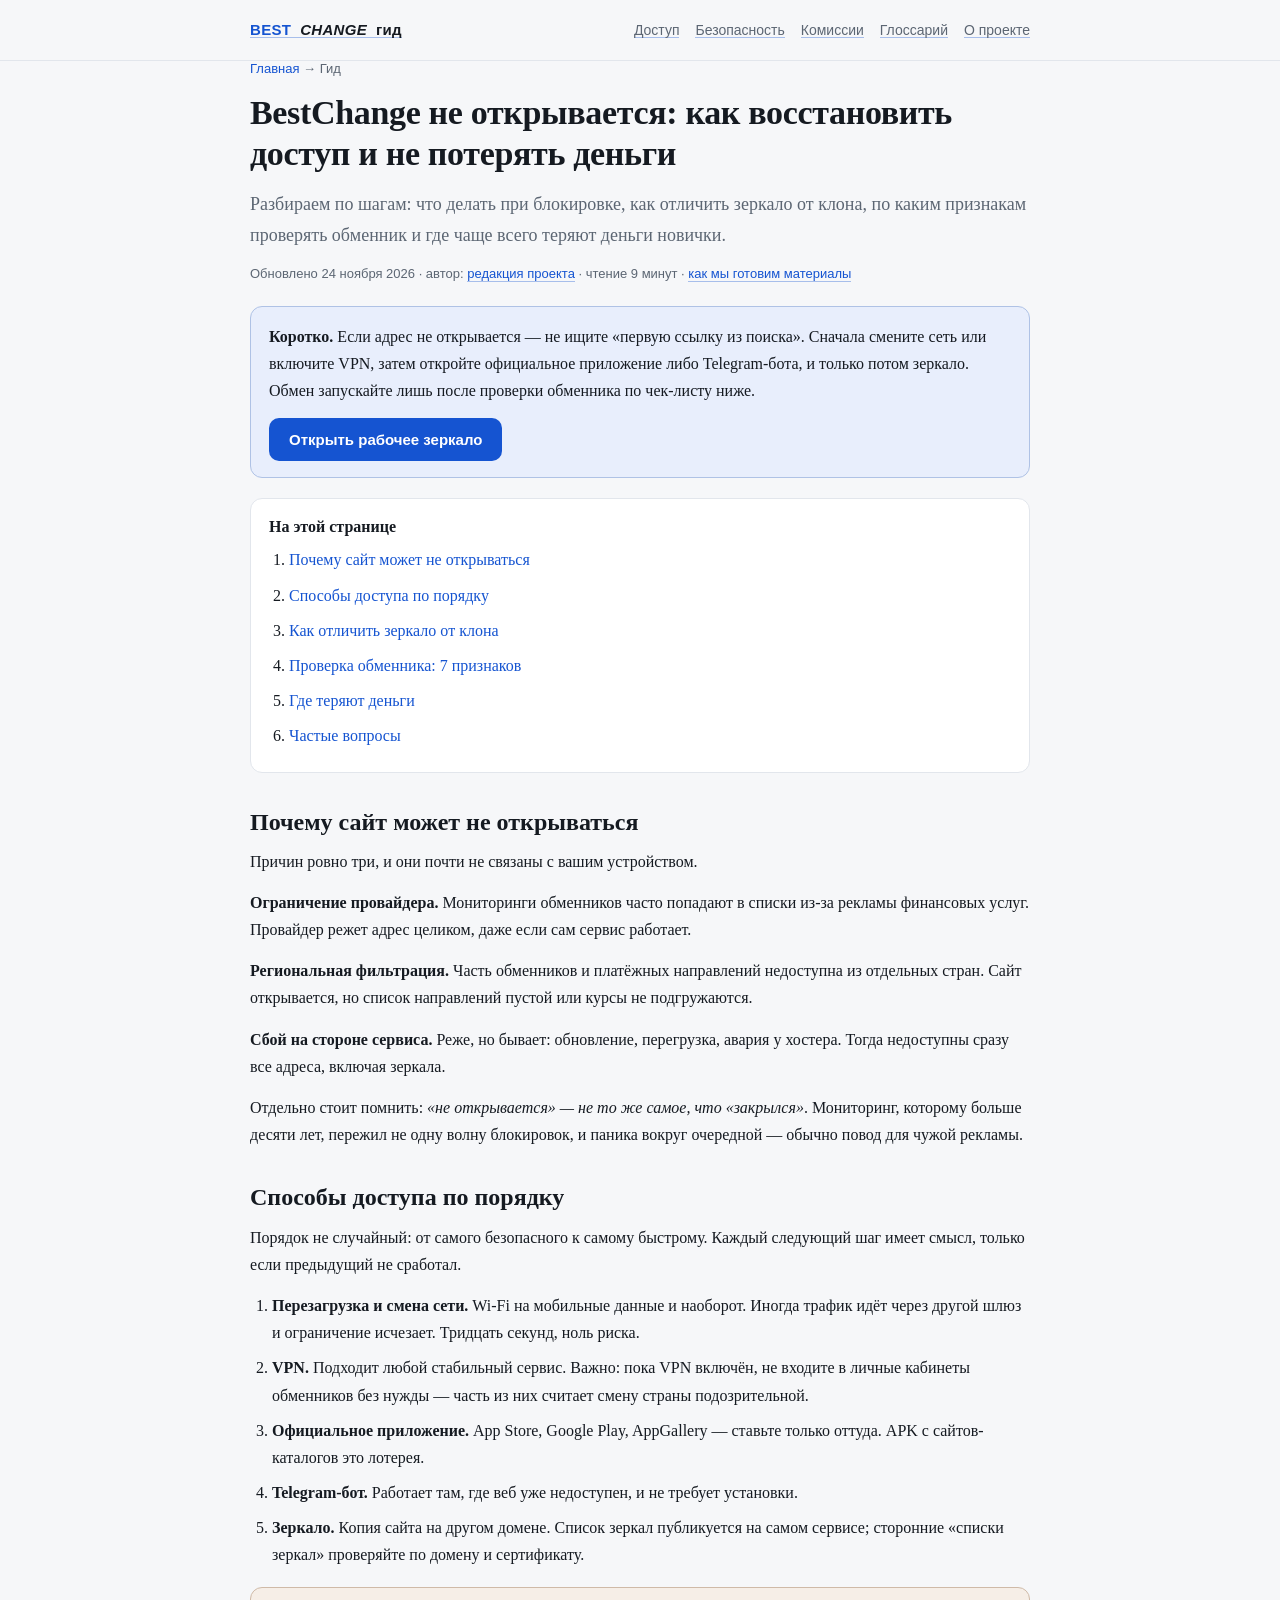
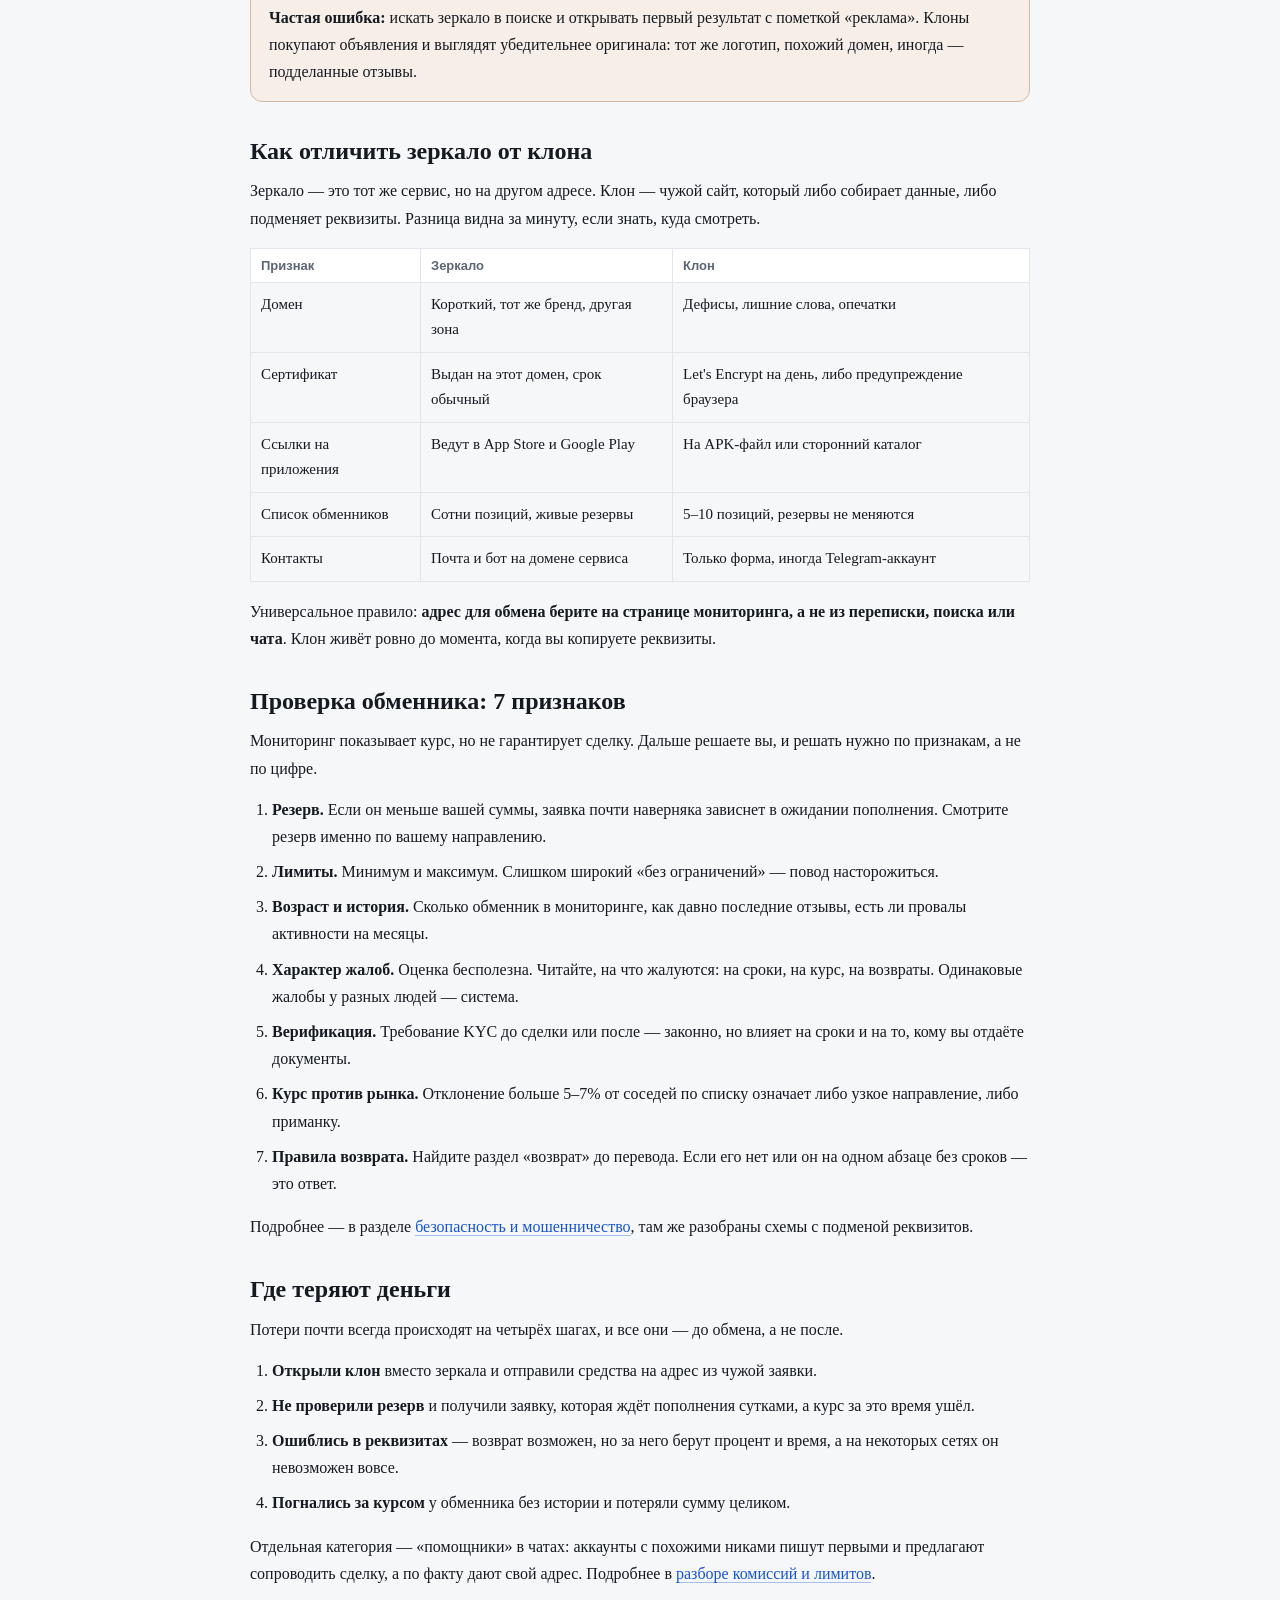
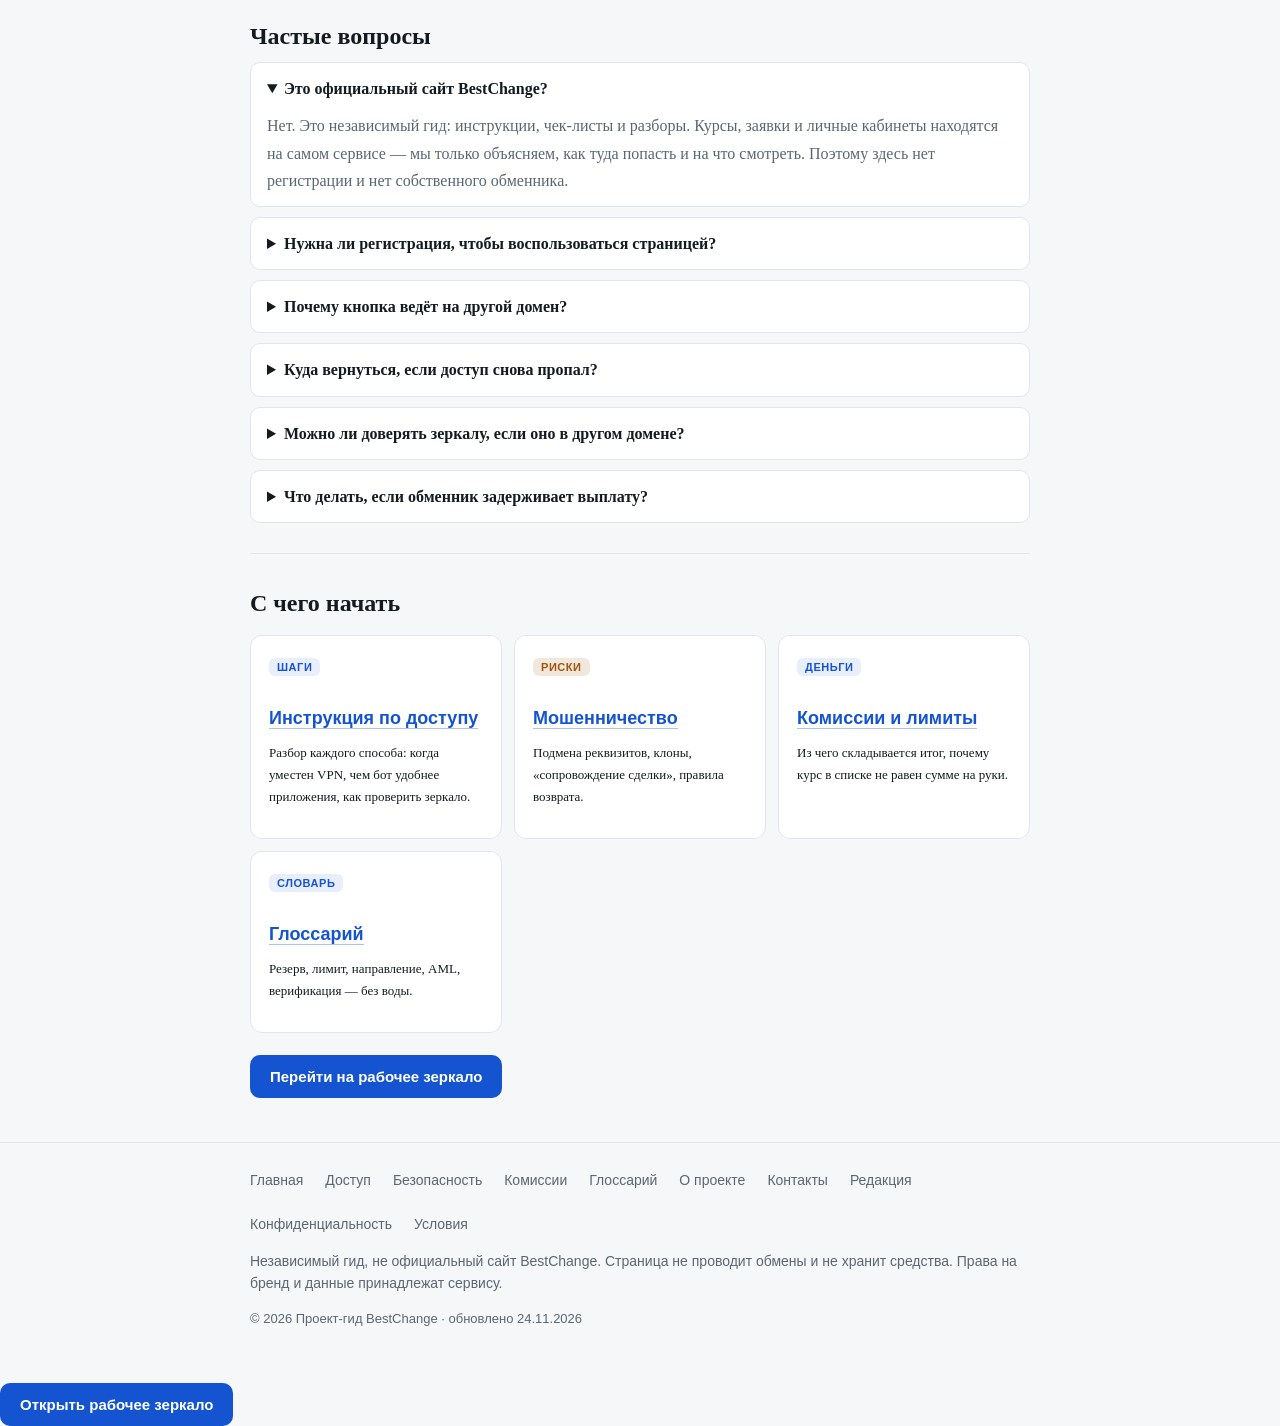
==== commit 7b9f546f: "content: update index.html" ====
--- a/index.html
+++ b/index.html
@@ -27,9 +27,9 @@
 ]}
 </script>
 </head>
-<body>
+<body class="has-sticky">
 <header class="site"><div class="wrap">
-  <a class="brand" href="/">BEST<b>CHANGE</b> · гид</a>
+  <a class="brand" href="/"><b>BEST</b><i>CHANGE</i><span class="tail">гид</span></a>
   <nav class="top">
     <a href="/guide.html">Доступ</a>
     <a href="/security.html">Безопасность</a>
@@ -148,5 +148,6 @@
   <p>Независимый гид, не официальный сайт BestChange. Страница не проводит обмены и не хранит средства. Права на бренд и данные принадлежат сервису.</p>
   <p class="small">© 2026 Проект-гид BestChange · обновлено 24.11.2026</p>
 </div></footer>
+<div class="sticky"><a class="btn" href="https://www.bestchange.net/" rel="noopener">Открыть рабочее зеркало</a></div>
 </body>
 </html>
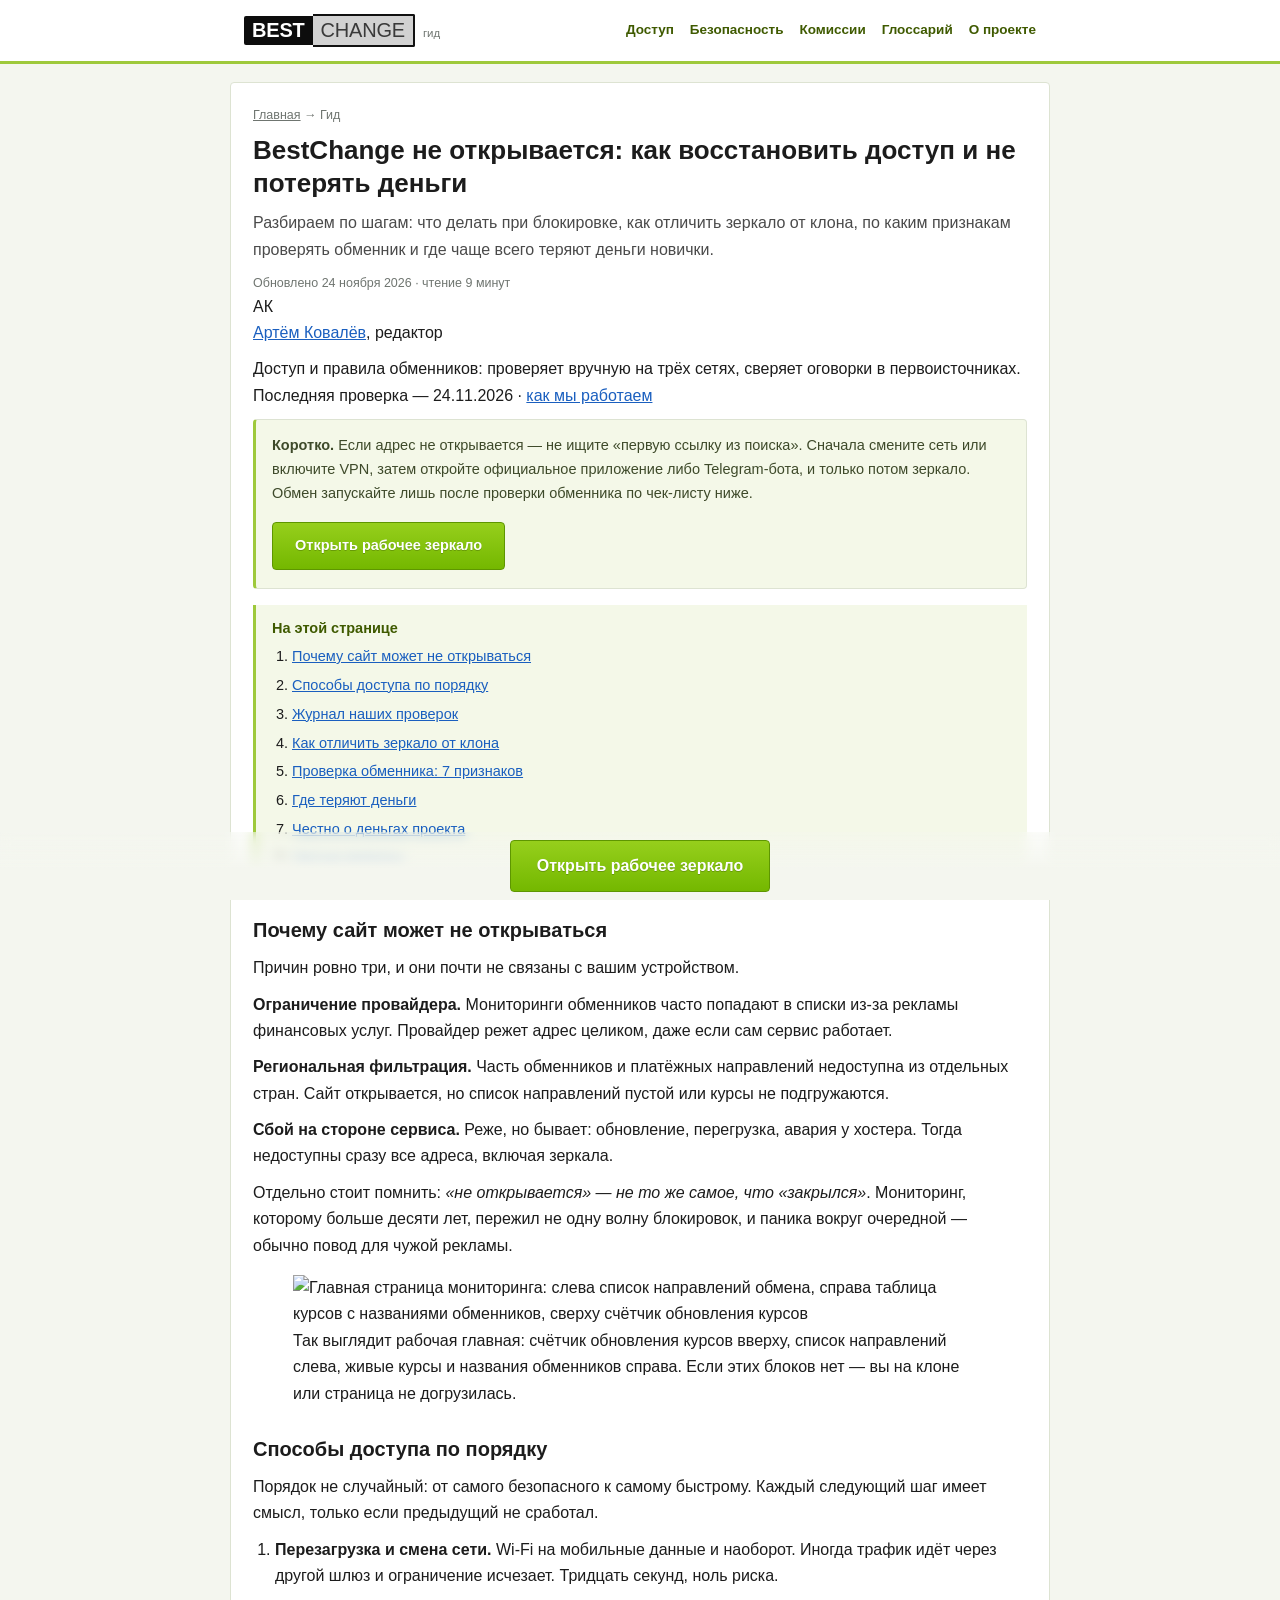
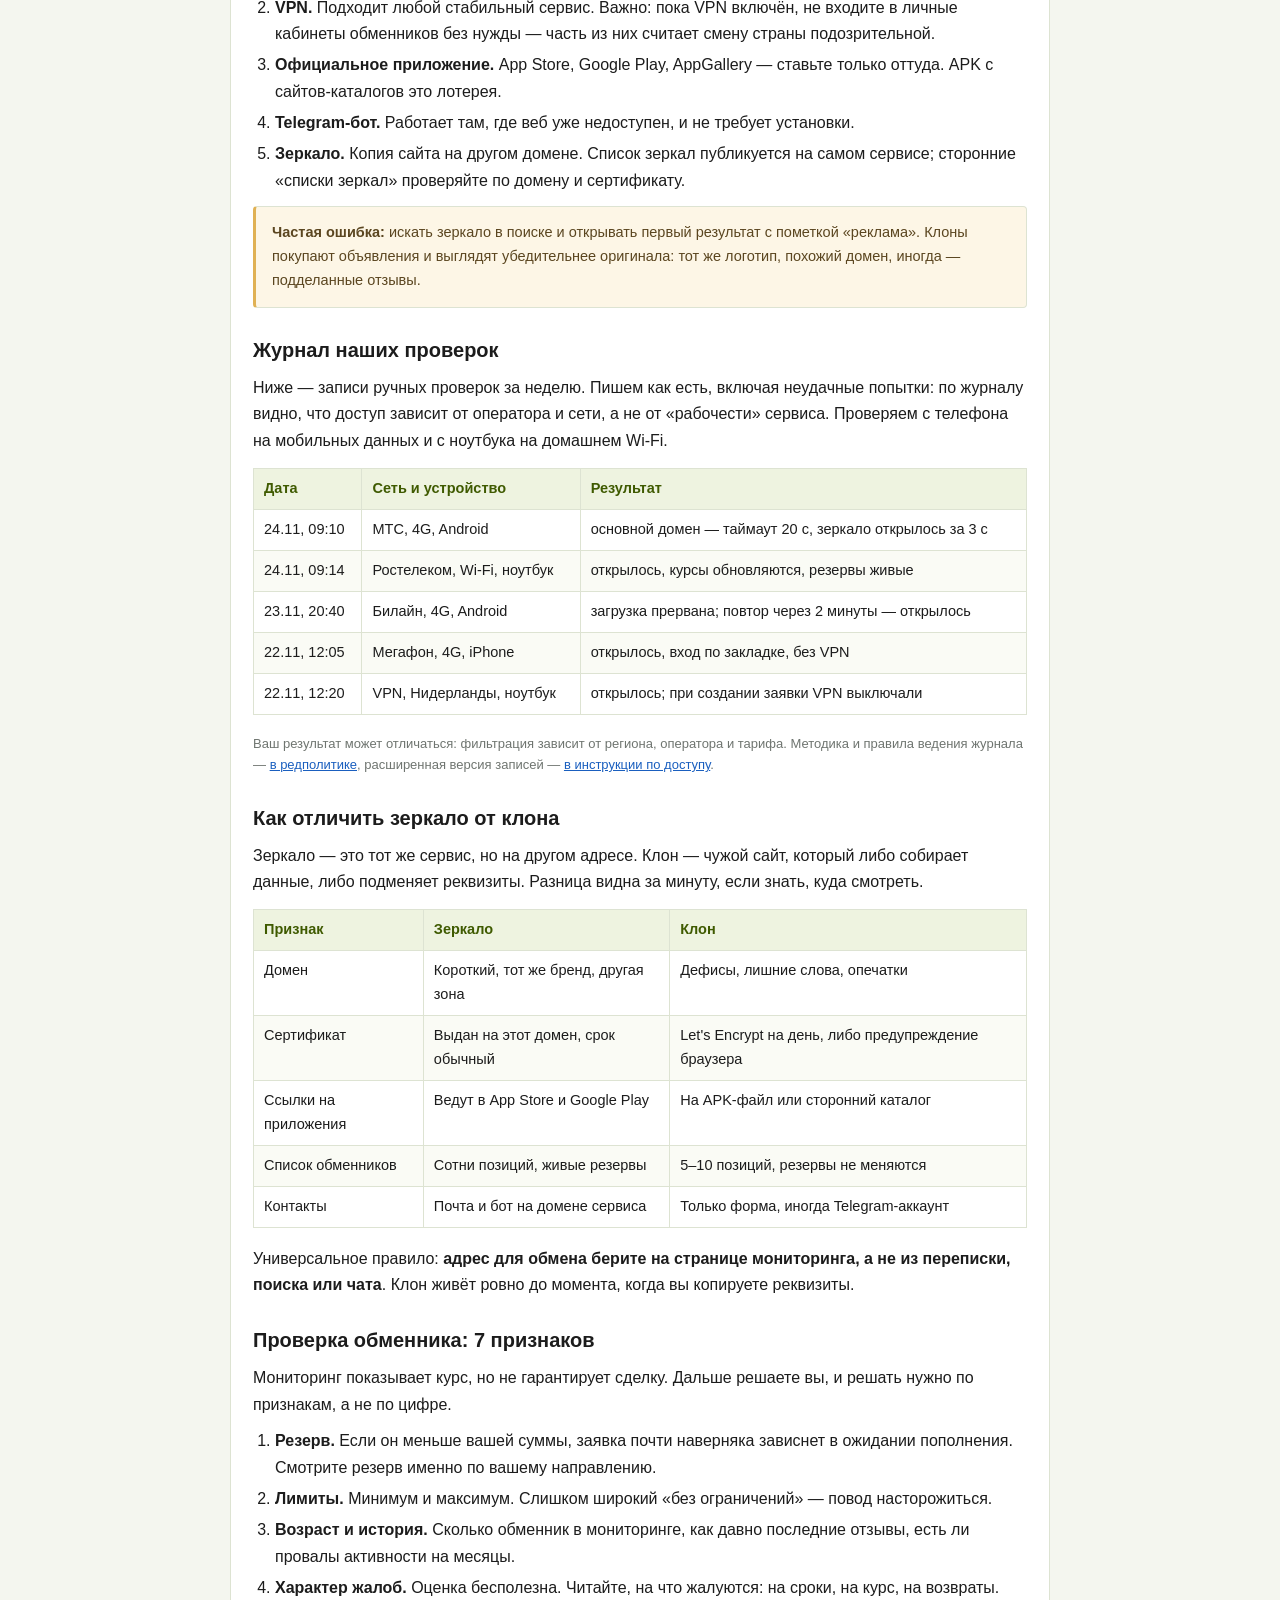
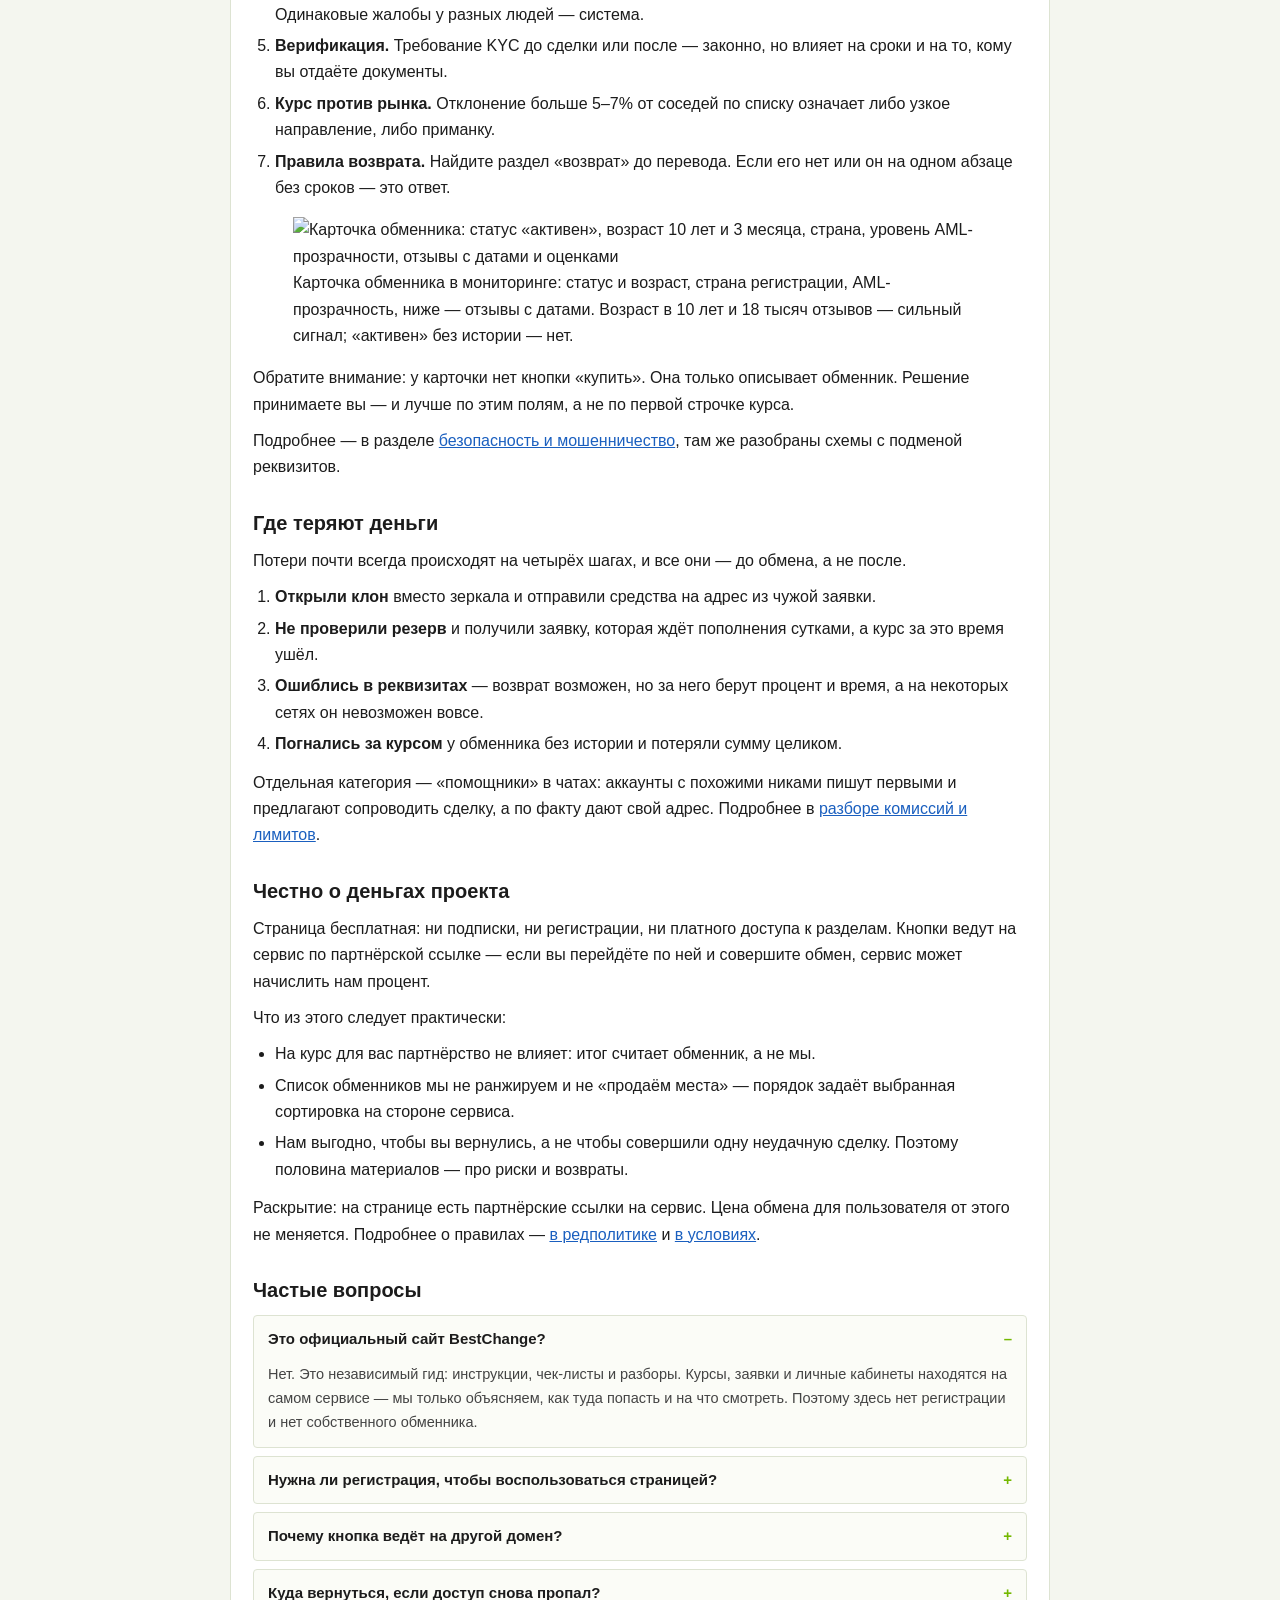
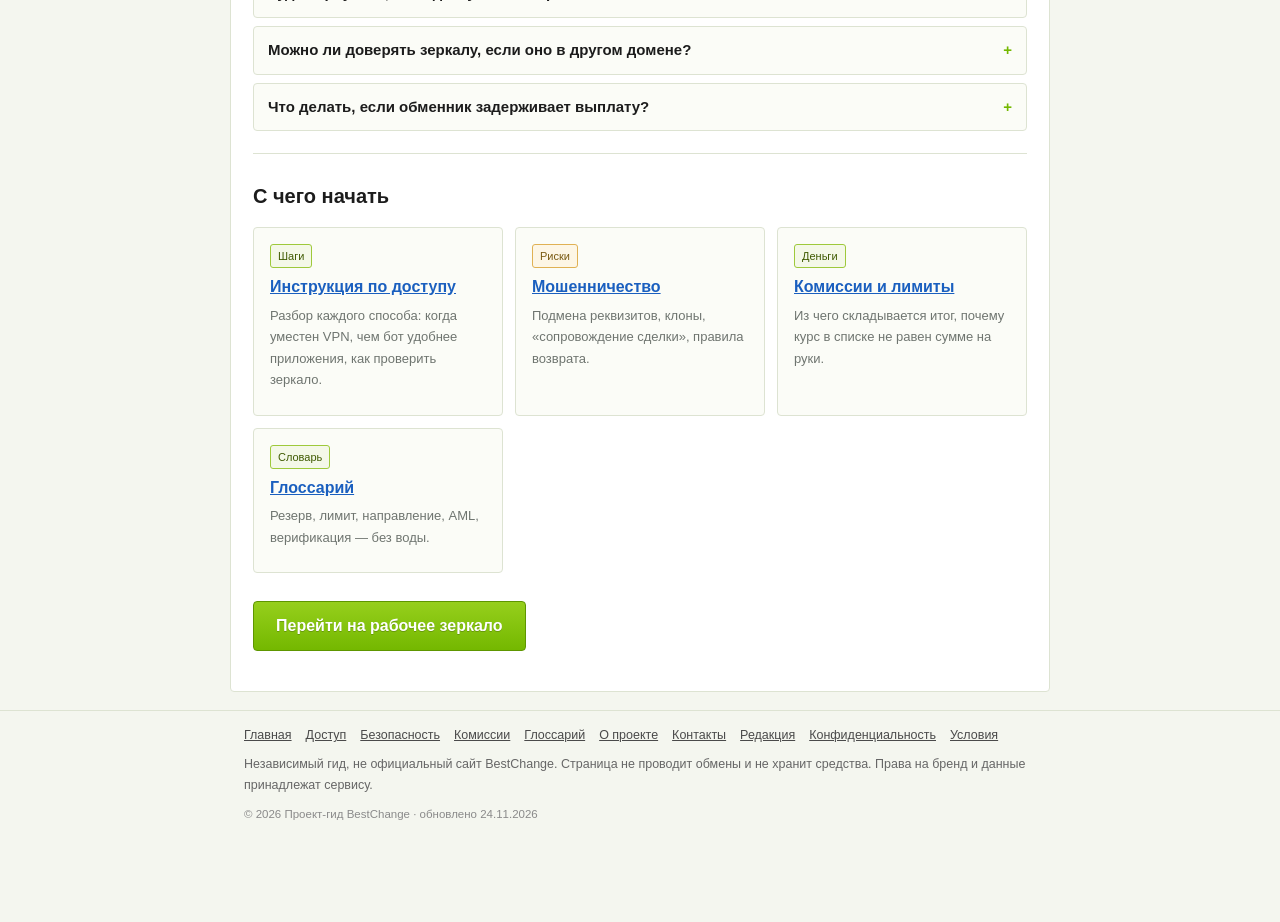
==== commit 94316692: "content: update index.html" ====
--- a/index.html
+++ b/index.html
@@ -14,7 +14,13 @@
 <meta property="og:description" content="Способы восстановить доступ, чек-лист проверки обменника, разбор комиссий, глоссарий и FAQ.">
 <meta property="og:url" content="https://bestchange-ru.github.io/">
 <script type="application/ld+json">
-{"@context":"https://schema.org","@type":"WebSite","name":"BestChange — гид по доступу и обмену","url":"https://bestchange-ru.github.io/","inLanguage":"ru","dateModified":"2026-11-24","publisher":{"@type":"Organization","name":"Проект-гид BestChange","email":"support@seedscan.top"}}
+{"@context":"https://schema.org","@type":"WebSite","name":"BestChange — гид по доступу и обмену","url":"https://bestchange-ru.github.io/","inLanguage":"ru","dateModified":"2026-11-24","publisher":{"@type":"Organization","@id":"https://bestchange-ru.github.io/#org","name":"Проект-гид BestChange","url":"https://bestchange-ru.github.io/","email":"support@seedscan.top","logo":"https://bestchange-ru.github.io/favicon.svg"}}
+</script>
+<script type="application/ld+json">
+{"@context":"https://schema.org","@type":"Article","headline":"BestChange не открывается: как восстановить доступ и не потерять деньги","description":"Пошаговый порядок доступа, проверка обменника, разбор потерь и частые вопросы.","inLanguage":"ru","datePublished":"2026-11-19","dateModified":"2026-11-24","author":{"@type":"Person","name":"Артём Ковалёв","jobTitle":"редактор","url":"https://bestchange-ru.github.io/about.html#author"},"publisher":{"@type":"Organization","@id":"https://bestchange-ru.github.io/#org","name":"Проект-гид BestChange"},"image":["https://bestchange-ru.github.io/shot-monitor.jpg"],"mainEntityOfPage":{"@type":"WebPage","@id":"https://bestchange-ru.github.io/"}}
+</script>
+<script type="application/ld+json">
+{"@context":"https://schema.org","@type":"BreadcrumbList","itemListElement":[{"@type":"ListItem","position":1,"name":"Главная","item":"https://bestchange-ru.github.io/"},{"@type":"ListItem","position":2,"name":"Гид по доступу","item":"https://bestchange-ru.github.io/guide.html"}]}
 </script>
 <script type="application/ld+json">
 {"@context":"https://schema.org","@type":"FAQPage","inLanguage":"ru","mainEntity":[
@@ -43,7 +49,15 @@
 <p class="crumbs"><a href="/">Главная</a> → Гид</p>
 <h1>BestChange не открывается: как восстановить доступ и не потерять деньги</h1>
 <p class="lead">Разбираем по шагам: что делать при блокировке, как отличить зеркало от клона, по каким признакам проверять обменник и где чаще всего теряют деньги новички.</p>
-<p class="meta">Обновлено 24 ноября 2026 · автор: <a href="/about.html">редакция проекта</a> · чтение 9 минут · <a href="/editorial.html">как мы готовим материалы</a></p>
+<p class="meta">Обновлено 24 ноября 2026 · чтение 9 минут</p>
+
+<div class="byline">
+  <div class="avatar" aria-hidden="true">АК</div>
+  <div>
+    <p class="n"><a href="/about.html#author">Артём Ковалёв</a>, редактор</p>
+    <p class="m">Доступ и правила обменников: проверяет вручную на трёх сетях, сверяет оговорки в первоисточниках. Последняя проверка — 24.11.2026 · <a href="/editorial.html">как мы работаем</a></p>
+  </div>
+</div>
 
 <div class="card note">
   <p><strong>Коротко.</strong> Если адрес не открывается — не ищите «первую ссылку из поиска». Сначала смените сеть или включите VPN, затем откройте официальное приложение либо Telegram-бота, и только потом зеркало. Обмен запускайте лишь после проверки обменника по чек-листу ниже.</p>
@@ -55,9 +69,11 @@
   <ol>
     <li><a href="#why">Почему сайт может не открываться</a></li>
     <li><a href="#steps">Способы доступа по порядку</a></li>
+    <li><a href="#checks">Журнал наших проверок</a></li>
     <li><a href="#mirror">Как отличить зеркало от клона</a></li>
     <li><a href="#check">Проверка обменника: 7 признаков</a></li>
     <li><a href="#money">Где теряют деньги</a></li>
+    <li><a href="#money-2">Честно о деньгах проекта</a></li>
     <li><a href="#faq">Частые вопросы</a></li>
   </ol>
 </div>
@@ -68,6 +84,11 @@
 <p><strong>Региональная фильтрация.</strong> Часть обменников и платёжных направлений недоступна из отдельных стран. Сайт открывается, но список направлений пустой или курсы не подгружаются.</p>
 <p><strong>Сбой на стороне сервиса.</strong> Реже, но бывает: обновление, перегрузка, авария у хостера. Тогда недоступны сразу все адреса, включая зеркала.</p>
 <p>Отдельно стоит помнить: <em>«не открывается» — не то же самое, что «закрылся»</em>. Мониторинг, которому больше десяти лет, пережил не одну волну блокировок, и паника вокруг очередной — обычно повод для чужой рекламы.</p>
+
+<figure class="shot">
+  <img src="/shot-monitor.jpg" width="752" height="768" loading="lazy" alt="Главная страница мониторинга: слева список направлений обмена, справа таблица курсов с названиями обменников, сверху счётчик обновления курсов">
+  <figcaption>Так выглядит рабочая главная: счётчик обновления курсов вверху, список направлений слева, живые курсы и названия обменников справа. Если этих блоков нет — вы на клоне или страница не догрузилась.</figcaption>
+</figure>
 
 <h2 id="steps">Способы доступа по порядку</h2>
 <p>Порядок не случайный: от самого безопасного к самому быстрому. Каждый следующий шаг имеет смысл, только если предыдущий не сработал.</p>
@@ -81,6 +102,20 @@
 <div class="card warn">
   <p style="margin:0"><strong>Частая ошибка:</strong> искать зеркало в поиске и открывать первый результат с пометкой «реклама». Клоны покупают объявления и выглядят убедительнее оригинала: тот же логотип, похожий домен, иногда — подделанные отзывы.</p>
 </div>
+
+<h2 id="checks">Журнал наших проверок</h2>
+<p>Ниже — записи ручных проверок за неделю. Пишем как есть, включая неудачные попытки: по журналу видно, что доступ зависит от оператора и сети, а не от «рабочести» сервиса. Проверяем с телефона на мобильных данных и с ноутбука на домашнем Wi-Fi.</p>
+<table class="log">
+  <thead><tr><th>Дата</th><th>Сеть и устройство</th><th>Результат</th></tr></thead>
+  <tbody>
+    <tr><td>24.11, 09:10</td><td>МТС, 4G, Android</td><td><span class="bad">основной домен — таймаут 20 с</span>, зеркало открылось за 3 с</td></tr>
+    <tr><td>24.11, 09:14</td><td>Ростелеком, Wi-Fi, ноутбук</td><td><span class="ok">открылось</span>, курсы обновляются, резервы живые</td></tr>
+    <tr><td>23.11, 20:40</td><td>Билайн, 4G, Android</td><td><span class="bad">загрузка прервана</span>; повтор через 2 минуты — <span class="ok">открылось</span></td></tr>
+    <tr><td>22.11, 12:05</td><td>Мегафон, 4G, iPhone</td><td><span class="ok">открылось</span>, вход по закладке, без VPN</td></tr>
+    <tr><td>22.11, 12:20</td><td>VPN, Нидерланды, ноутбук</td><td><span class="ok">открылось</span>; при создании заявки VPN выключали</td></tr>
+  </tbody>
+</table>
+<p class="small muted">Ваш результат может отличаться: фильтрация зависит от региона, оператора и тарифа. Методика и правила ведения журнала — <a href="/editorial.html#checks">в редполитике</a>, расширенная версия записей — <a href="/guide.html#checks">в инструкции по доступу</a>.</p>
 
 <h2 id="mirror">Как отличить зеркало от клона</h2>
 <p>Зеркало — это тот же сервис, но на другом адресе. Клон — чужой сайт, который либо собирает данные, либо подменяет реквизиты. Разница видна за минуту, если знать, куда смотреть.</p>
@@ -107,6 +142,11 @@
   <li><strong>Курс против рынка.</strong> Отклонение больше 5–7% от соседей по списку означает либо узкое направление, либо приманку.</li>
   <li><strong>Правила возврата.</strong> Найдите раздел «возврат» до перевода. Если его нет или он на одном абзаце без сроков — это ответ.</li>
 </ol>
+<figure class="shot">
+  <img src="/shot-card.jpg" width="752" height="768" loading="lazy" alt="Карточка обменника: статус «активен», возраст 10 лет и 3 месяца, страна, уровень AML-прозрачности, отзывы с датами и оценками">
+  <figcaption>Карточка обменника в мониторинге: статус и возраст, страна регистрации, AML-прозрачность, ниже — отзывы с датами. Возраст в 10 лет и 18 тысяч отзывов — сильный сигнал; «активен» без истории — нет.</figcaption>
+</figure>
+<p>Обратите внимание: у карточки нет кнопки «купить». Она только описывает обменник. Решение принимаете вы — и лучше по этим полям, а не по первой строчке курса.</p>
 <p>Подробнее — в разделе <a href="/security.html">безопасность и мошенничество</a>, там же разобраны схемы с подменой реквизитов.</p>
 
 <h2 id="money">Где теряют деньги</h2>
@@ -118,6 +158,16 @@
   <li><strong>Погнались за курсом</strong> у обменника без истории и потеряли сумму целиком.</li>
 </ol>
 <p>Отдельная категория — «помощники» в чатах: аккаунты с похожими никами пишут первыми и предлагают сопроводить сделку, а по факту дают свой адрес. Подробнее в <a href="/fees.html">разборе комиссий и лимитов</a>.</p>
+
+<h2 id="money-2">Честно о деньгах проекта</h2>
+<p>Страница бесплатная: ни подписки, ни регистрации, ни платного доступа к разделам. Кнопки ведут на сервис по партнёрской ссылке — если вы перейдёте по ней и совершите обмен, сервис может начислить нам процент.</p>
+<p>Что из этого следует практически:</p>
+<ul>
+<li>На курс для вас партнёрство не влияет: итог считает обменник, а не мы.</li>
+<li>Список обменников мы не ранжируем и не «продаём места» — порядок задаёт выбранная сортировка на стороне сервиса.</li>
+<li>Нам выгодно, чтобы вы вернулись, а не чтобы совершили одну неудачную сделку. Поэтому половина материалов — про риски и возвраты.</li>
+</ul>
+<div class="disclosure">Раскрытие: на странице есть партнёрские ссылки на сервис. Цена обмена для пользователя от этого не меняется. Подробнее о правилах — <a href="/editorial.html#money">в редполитике</a> и <a href="/terms.html">в условиях</a>.</div>
 
 <h2 id="faq">Частые вопросы</h2>
 <details open><summary>Это официальный сайт BestChange?</summary><p>Нет. Это независимый гид: инструкции, чек-листы и разборы. Курсы, заявки и личные кабинеты находятся на самом сервисе — мы только объясняем, как туда попасть и на что смотреть. Поэтому здесь нет регистрации и нет собственного обменника.</p></details>
--- a/style.css
+++ b/style.css
@@ -1,56 +1,291 @@
-:root{
-  --bg:#f6f7f9; --panel:#fff; --txt:#151a21; --muted:#5c6673; --line:#e2e6ec;
-  --acc:#1554d1; --acc-soft:#e8eefc; --warn:#a1540a; --ok:#0f7a3d;
-}
-@media (prefers-color-scheme:dark){
-  :root{ --bg:#0f1319; --panel:#151b23; --txt:#e8edf4; --muted:#93a0b0; --line:#232c38; --acc:#6ea8ff; --acc-soft:#1b2740; --warn:#e0a154; --ok:#4cc38a; }
-}
-*{box-sizing:border-box}
-html{scroll-behavior:smooth}
-body{margin:0;background:var(--bg);color:var(--txt);font:16px/1.7 -apple-system,"Segoe UI",Roboto,Georgia,serif}
-.wrap{max-width:820px;margin:0 auto;padding:0 20px}
-header.site{position:sticky;top:0;z-index:20;background:color-mix(in srgb,var(--bg) 92%,transparent);backdrop-filter:blur(8px);border-bottom:1px solid var(--line)}
-header.site .wrap{display:flex;align-items:center;gap:18px;height:60px}
-.brand{font:700 15px/1 -apple-system,"Segoe UI",sans-serif;letter-spacing:.02em;color:var(--txt);text-decoration:none;display:flex;align-items:center;gap:9px}
-.brand b{color:var(--acc)}
-nav.top{margin-left:auto;display:flex;gap:16px;flex-wrap:wrap}
-nav.top a{font:500 14px/1 -apple-system,"Segoe UI",sans-serif;color:var(--muted);text-decoration:none}
-nav.top a:hover,nav.top a[aria-current]{color:var(--acc)}
-main{padding:34px 0 10px}
-h1{font-size:34px;line-height:1.22;margin:0 0 14px;letter-spacing:-.01em}
-h2{font-size:24px;line-height:1.3;margin:34px 0 10px}
-h3{font-size:18px;margin:24px 0 8px;font-family:-apple-system,"Segoe UI",sans-serif}
-p{margin:0 0 14px}
-ul,ol{margin:0 0 16px;padding-left:22px}
-li{margin:0 0 8px}
-a{color:var(--acc);text-decoration:none;border-bottom:1px solid color-mix(in srgb,var(--acc) 35%,transparent)}
-a:hover{border-bottom-color:var(--acc)}
-.lead{font-size:18px;color:var(--muted)}
-.meta{font:13px/1.5 -apple-system,"Segoe UI",sans-serif;color:var(--muted);margin:0 0 22px}
-.card{background:var(--panel);border:1px solid var(--line);border-radius:12px;padding:16px 18px;margin:18px 0}
-.card.note{background:var(--acc-soft);border-color:color-mix(in srgb,var(--acc) 25%,var(--line))}
-.card.warn{background:color-mix(in srgb,var(--warn) 10%,var(--panel));border-color:color-mix(in srgb,var(--warn) 30%,var(--line))}
-.btn{display:inline-block;background:var(--acc);color:#fff;border:0;border-radius:10px;padding:13px 20px;font:600 15px -apple-system,"Segoe UI",sans-serif;text-decoration:none}
-.btn:hover{filter:brightness(1.07);border:0}
-.btn.ghost{background:transparent;color:var(--acc);border:1px solid color-mix(in srgb,var(--acc) 45%,var(--line))}
-.toc{background:var(--panel);border:1px solid var(--line);border-radius:12px;padding:14px 18px;margin:20px 0}
-.toc ol{margin:6px 0 0;padding-left:20px}
-.toc a{border:0}
-table{width:100%;border-collapse:collapse;margin:16px 0;font-size:15px}
-th,td{border:1px solid var(--line);padding:9px 10px;text-align:left;vertical-align:top}
-th{background:var(--panel);font:600 13px -apple-system,"Segoe UI",sans-serif;color:var(--muted)}
-.grid{display:grid;grid-template-columns:repeat(auto-fit,minmax(220px,1fr));gap:12px;margin:16px 0}
-.grid .card{margin:0}
-details{background:var(--panel);border:1px solid var(--line);border-radius:10px;padding:12px 16px;margin:10px 0}
-summary{cursor:pointer;font-weight:600}
-details p{margin:10px 0 0;color:var(--muted)}
-footer.site{border-top:1px solid var(--line);margin-top:44px;padding:26px 0 40px;font:14px/1.6 -apple-system,"Segoe UI",sans-serif;color:var(--muted)}
-footer.site .cols{display:flex;flex-wrap:wrap;gap:22px;margin-bottom:14px}
-footer.site a{color:var(--muted);border:0}
-footer.site a:hover{color:var(--acc)}
-.small{font-size:13px}
-.crumbs{font:13px -apple-system,"Segoe UI",sans-serif;color:var(--muted);margin:0 0 16px}
-.crumbs a{border:0}
-.tag{display:inline-block;font:600 11px -apple-system,"Segoe UI",sans-serif;text-transform:uppercase;letter-spacing:.05em;padding:3px 8px;border-radius:6px;background:var(--acc-soft);color:var(--acc)}
-.tag.warn{background:color-mix(in srgb,var(--warn) 14%,transparent);color:var(--warn)}
-hr{border:0;border-top:1px solid var(--line);margin:30px 0}
+* { box-sizing: border-box; }
+
+:root {
+  --bg: #f4f6ef;
+  --panel: #ffffff;
+  --txt: #1c1c1c;
+  --muted: #6f7570;
+  --line: #dde3d2;
+  --olive: #3f5a00;
+  --green: #74b800;
+  --green-dark: #5e9600;
+  --soft: #f4f8e8;
+  --warn-bg: #fdf6e6;
+  --warn-line: #e0b154;
+  --acc-link: #1a5fbf;
+}
+
+body {
+  margin: 0;
+  background: var(--bg);
+  color: var(--txt);
+  font-family: Arial, Helvetica, "Segoe UI", sans-serif;
+  font-size: 16px;
+  line-height: 1.65;
+  padding: 0 0 40px;
+}
+
+a { color: var(--acc-link); }
+
+.wrap { max-width: 820px; margin: 0 auto; padding: 0 14px; }
+
+/* шапка */
+header.site {
+  background: #fff;
+  border-bottom: 3px solid #9ec93b;
+  margin-bottom: 18px;
+}
+
+header.site .wrap {
+  display: flex;
+  align-items: center;
+  justify-content: space-between;
+  gap: 14px;
+  flex-wrap: wrap;
+  padding: 14px 14px;
+}
+
+.brand {
+  display: inline-flex;
+  align-items: baseline;
+  gap: 0;
+  text-decoration: none;
+  font-family: "Arial Black", "Segoe UI", Impact, sans-serif;
+  font-size: 20px;
+  line-height: 1;
+  letter-spacing: -.2px;
+  color: #0d0d0d;
+  user-select: none;
+}
+
+.brand b {
+  background: #0d0d0d;
+  color: #fff;
+  padding: 4px 8px 5px;
+  font-weight: 900;
+  border-radius: 2px 0 0 2px;
+}
+
+.brand i {
+  background: #d2d2d2;
+  color: #3a3a3a;
+  padding: 4px 8px 5px;
+  border: 2px solid #111;
+  border-left: 0;
+  border-radius: 0 2px 2px 0;
+  font-style: normal;
+  margin-left: 0;
+}
+
+.brand span.tail {
+  font-family: Arial, sans-serif;
+  font-size: 11.5px;
+  color: #6f7570;
+  margin-left: 8px;
+  letter-spacing: 0;
+}
+
+nav.top {
+  display: flex;
+  gap: 16px;
+  flex-wrap: wrap;
+  font-size: 13.5px;
+}
+
+nav.top a { color: var(--olive); text-decoration: none; font-weight: 700; }
+nav.top a:hover { text-decoration: underline; }
+nav.top a[aria-current="page"] { font-weight: 700; text-decoration: underline; }
+
+/* карточка контента */
+main.wrap {
+  background: var(--panel);
+  border: 1px solid var(--line);
+  border-radius: 4px;
+  padding: 22px 22px 26px;
+}
+
+.crumbs { font-size: 12.5px; color: var(--muted); margin: 0 0 8px; }
+.crumbs a { color: var(--muted); }
+
+h1 { font-size: 26px; line-height: 1.28; margin: 0 0 10px; }
+.lead { margin: 0 0 6px; color: #4a4a4a; }
+.meta { margin: 10px 0 0; font-size: 12.5px; color: var(--muted); }
+
+h2 { font-size: 20px; margin: 26px 0 8px; }
+h2:first-child { margin-top: 0; }
+h3 { font-size: 16px; margin: 16px 0 4px; }
+
+p { margin: 0 0 10px; }
+ul, ol { margin: 0 0 12px; padding-left: 22px; }
+li { margin: 0 0 5px; }
+
+hr { border: 0; border-top: 1px solid var(--line); margin: 22px 0; }
+
+/* оглавление */
+.toc {
+  background: var(--soft);
+  border-left: 3px solid #9ec93b;
+  padding: 12px 16px;
+  margin: 16px 0 20px;
+  font-size: 14.5px;
+}
+
+.toc strong { display: block; margin-bottom: 4px; color: var(--olive); }
+.toc ol { margin: 0; padding-left: 20px; }
+
+/* кнопки */
+.btn {
+  display: inline-block;
+  margin: 6px 0 4px;
+  padding: 11px 22px;
+  background: linear-gradient(180deg, #96cf1c, #74b800);
+  border: 1px solid var(--green-dark);
+  border-radius: 4px;
+  color: #fff;
+  font-weight: 700;
+  text-decoration: none;
+  text-shadow: 0 1px 0 rgba(0, 0, 0, .2);
+}
+
+.btn:hover { background: linear-gradient(180deg, #a6e024, #83cc00); }
+
+/* блоки-заметки */
+.card {
+  background: #fbfcf7;
+  border: 1px solid var(--line);
+  border-radius: 4px;
+  padding: 14px 16px;
+  margin: 0 0 12px;
+}
+
+.card h3 { margin-top: 0; }
+
+.card.note {
+  background: var(--soft);
+  border-left: 3px solid #9ec93b;
+  font-size: 14.5px;
+  color: #3e4a2a;
+}
+
+.card.warn {
+  background: var(--warn-bg);
+  border-left: 3px solid var(--warn-line);
+  font-size: 14.5px;
+  color: #5b4620;
+}
+
+/* сетка */
+.grid {
+  display: grid;
+  grid-template-columns: repeat(auto-fit, minmax(230px, 1fr));
+  gap: 12px;
+  margin: 14px 0;
+}
+
+.grid .card { margin: 0; }
+
+.tag {
+  display: inline-block;
+  font-size: 11px;
+  padding: 2px 7px;
+  border: 1px solid #9ec93b;
+  border-radius: 3px;
+  background: var(--soft);
+  color: var(--olive);
+  margin-bottom: 6px;
+}
+
+.tag.warn { border-color: var(--warn-line); background: var(--warn-bg); color: #7a5a12; }
+
+/* таблицы */
+table {
+  width: 100%;
+  border-collapse: collapse;
+  margin: 14px 0 18px;
+  font-size: 14.5px;
+}
+
+th, td {
+  border: 1px solid var(--line);
+  padding: 8px 10px;
+  text-align: left;
+  vertical-align: top;
+}
+
+thead th { background: #eef3e0; color: var(--olive); font-weight: 700; }
+tbody tr:nth-child(even) td { background: #fafbf5; }
+
+/* глоссарий */
+dl { margin: 0 0 16px; }
+dt { margin: 14px 0 2px; }
+dd { margin: 0; padding-left: 0; color: #3d3d3d; }
+
+/* FAQ */
+details {
+  border: 1px solid var(--line);
+  border-radius: 4px;
+  background: #fbfcf7;
+  margin: 0 0 8px;
+}
+
+summary {
+  cursor: pointer;
+  padding: 11px 14px;
+  font-weight: 700;
+  font-size: 15px;
+  list-style: none;
+  color: var(--txt);
+}
+
+summary::-webkit-details-marker { display: none; }
+summary::after { content: "+"; float: right; color: var(--green); font-weight: 700; }
+details[open] summary::after { content: "\2013"; }
+
+details > p { padding: 0 14px 12px; margin: 0; font-size: 14.5px; color: #444; }
+
+/* подвал */
+footer.site {
+  margin-top: 18px;
+  padding-top: 14px;
+  border-top: 1px solid var(--line);
+  font-size: 12.5px;
+  color: #666;
+}
+
+footer.site .cols {
+  display: flex;
+  gap: 14px;
+  flex-wrap: wrap;
+  margin-bottom: 8px;
+}
+
+footer.site a { color: #4a4a4a; }
+footer.site .small { font-size: 11.5px; color: #8a8a8a; }
+
+.small { font-size: 13px; }
+.muted { color: var(--muted); }
+
+/* липкая кнопка */
+.sticky {
+  position: fixed;
+  left: 0;
+  right: 0;
+  bottom: 0;
+  z-index: 9;
+  padding: 8px 12px calc(8px + env(safe-area-inset-bottom));
+  background: linear-gradient(180deg, rgba(244, 246, 239, .35), #f4f6ef 55%);
+  backdrop-filter: blur(6px);
+  text-align: center;
+}
+
+.sticky .btn { margin: 0; padding: 12px 26px; }
+
+body.has-sticky { padding-bottom: 88px; }
+
+@media (max-width: 620px) {
+  h1 { font-size: 21px; }
+  main.wrap { padding: 18px 14px 22px; }
+  nav.top { font-size: 13px; gap: 12px; }
+  header.site .wrap { padding: 12px 14px; gap: 10px; }
+  th, td { padding: 6px 8px; font-size: 13.5px; }
+}
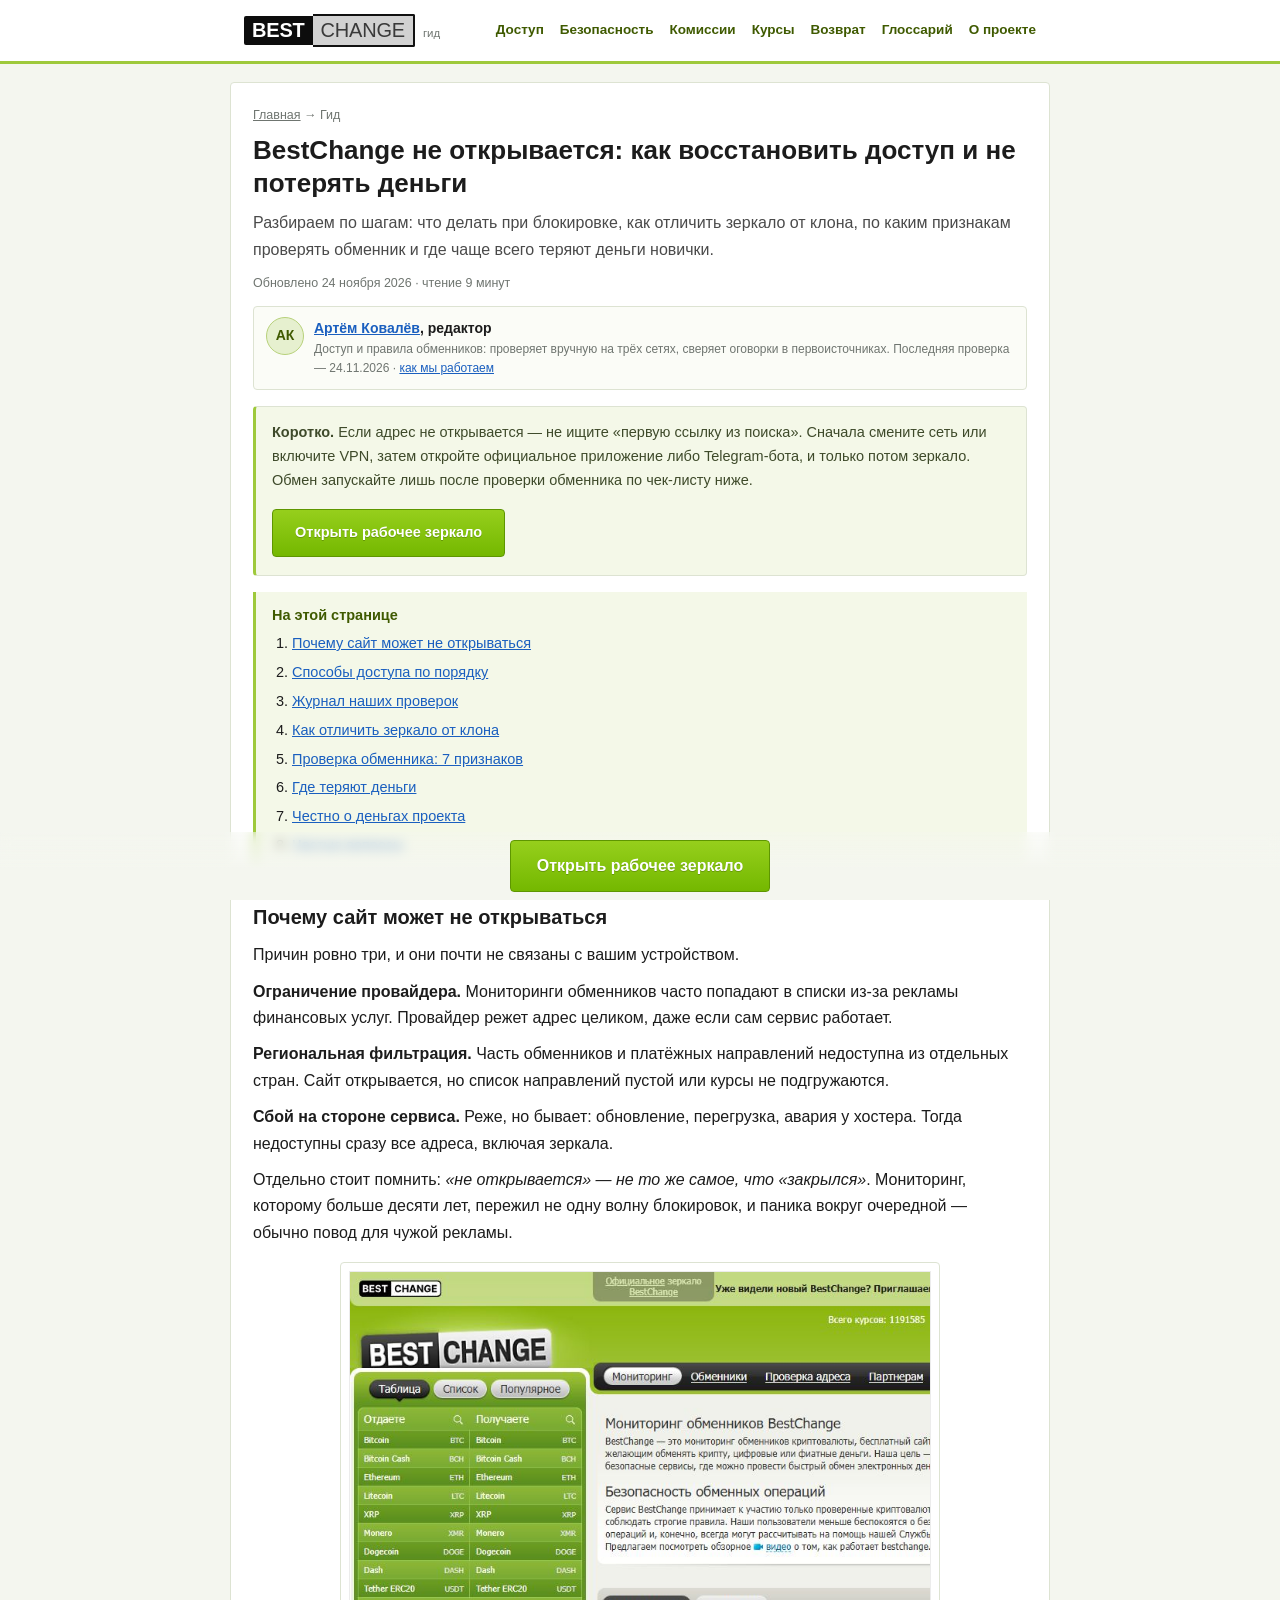
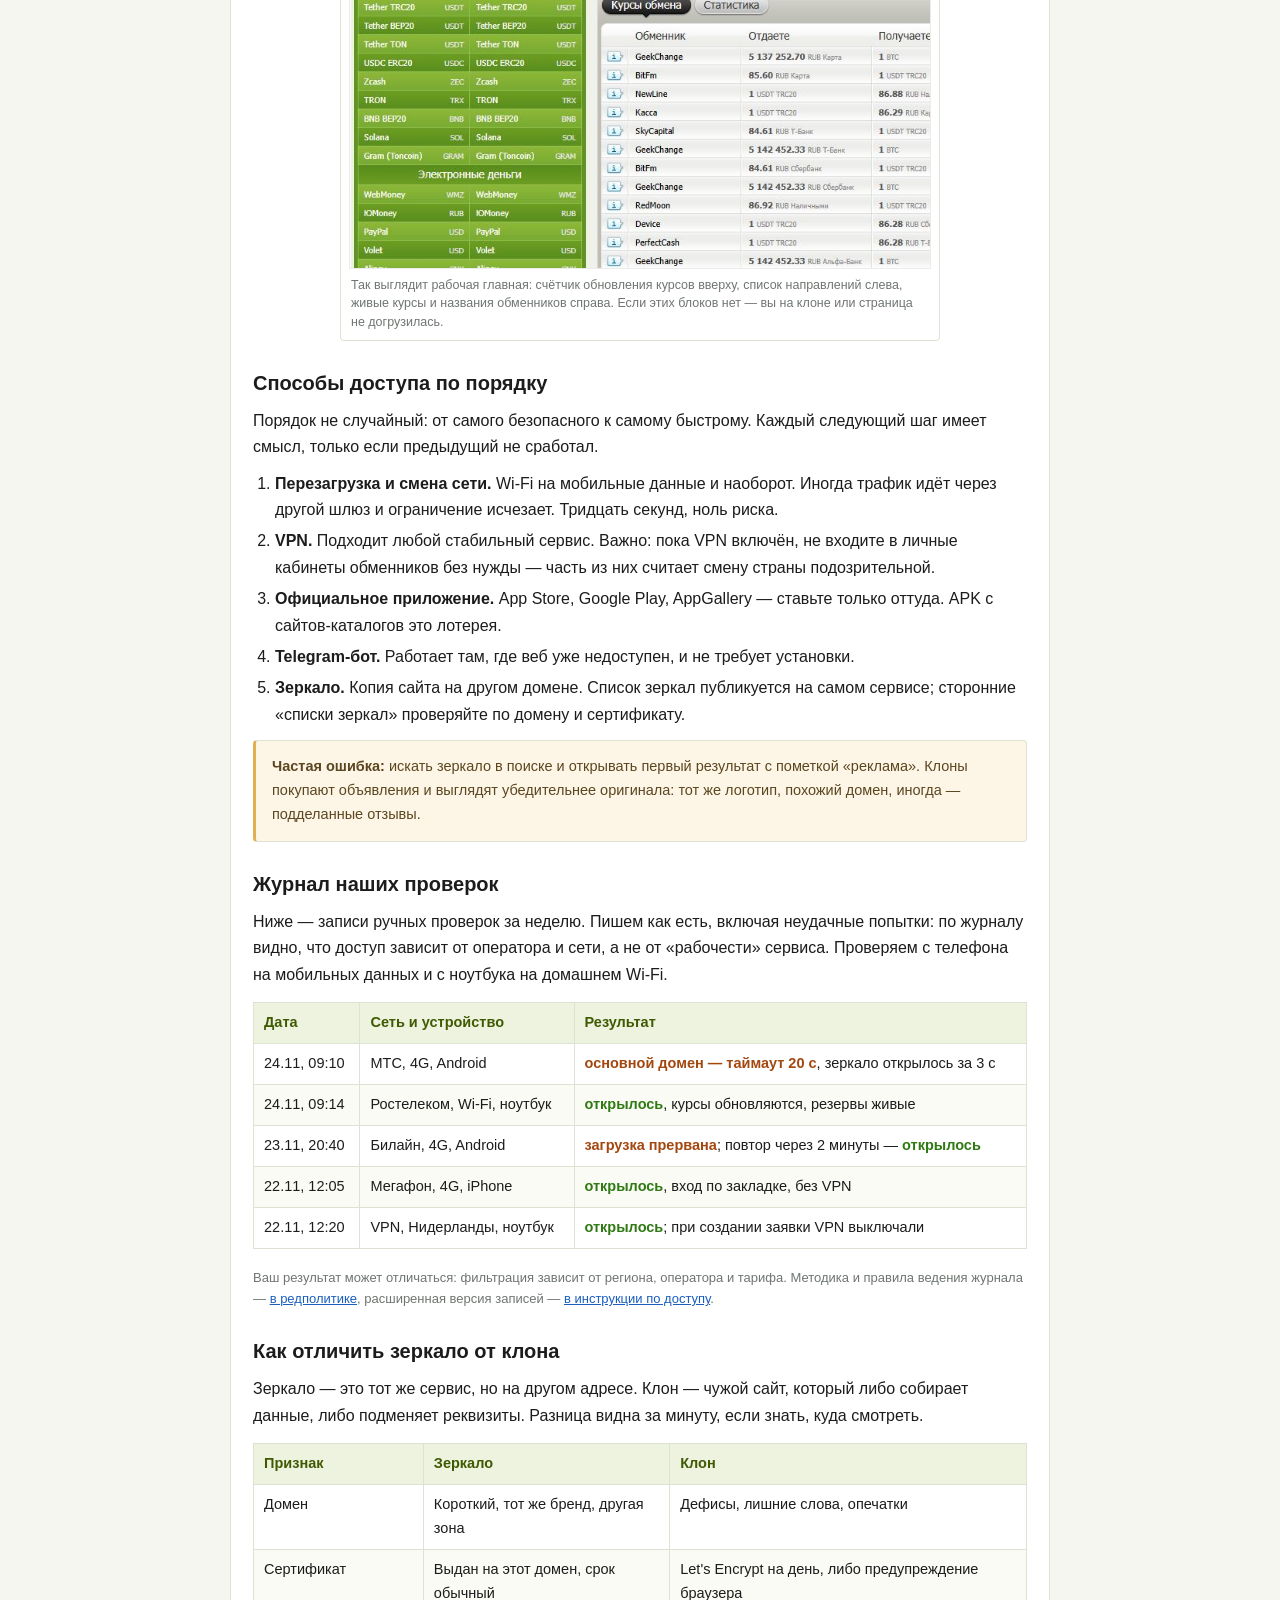
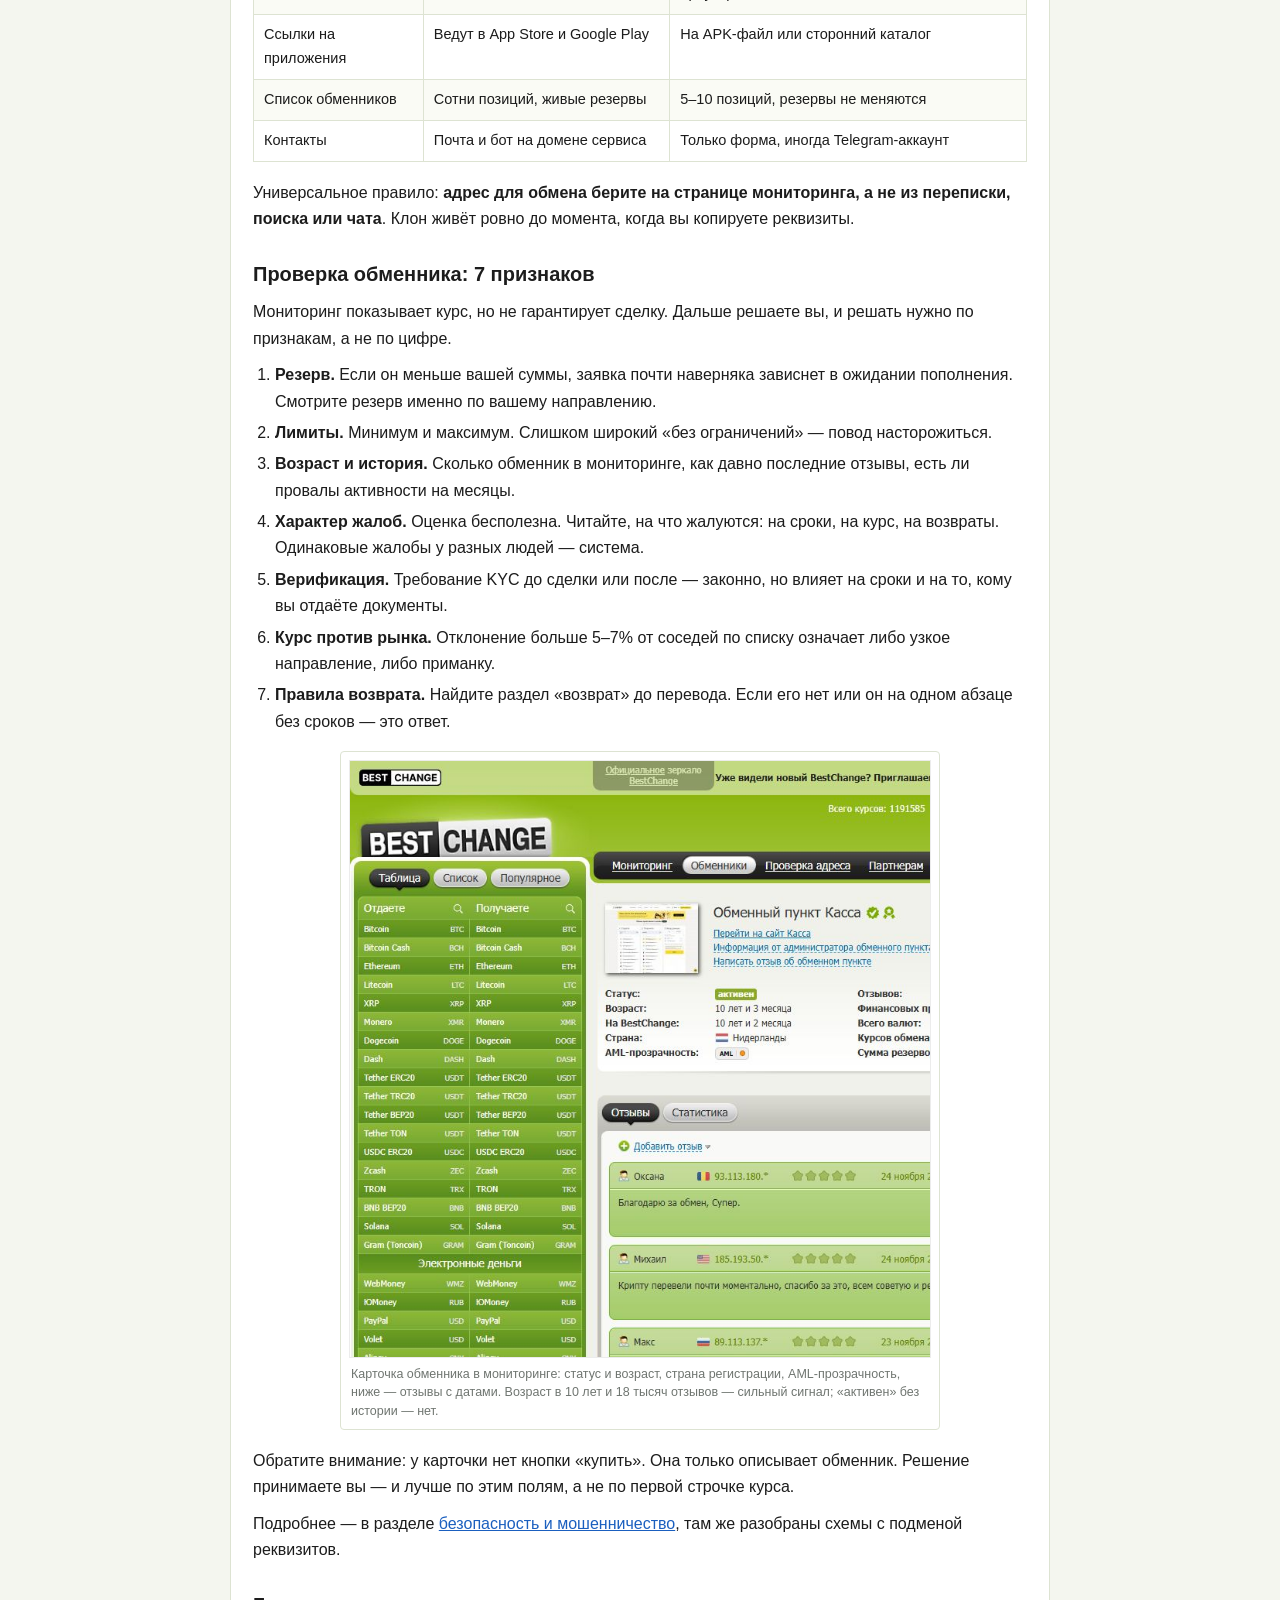
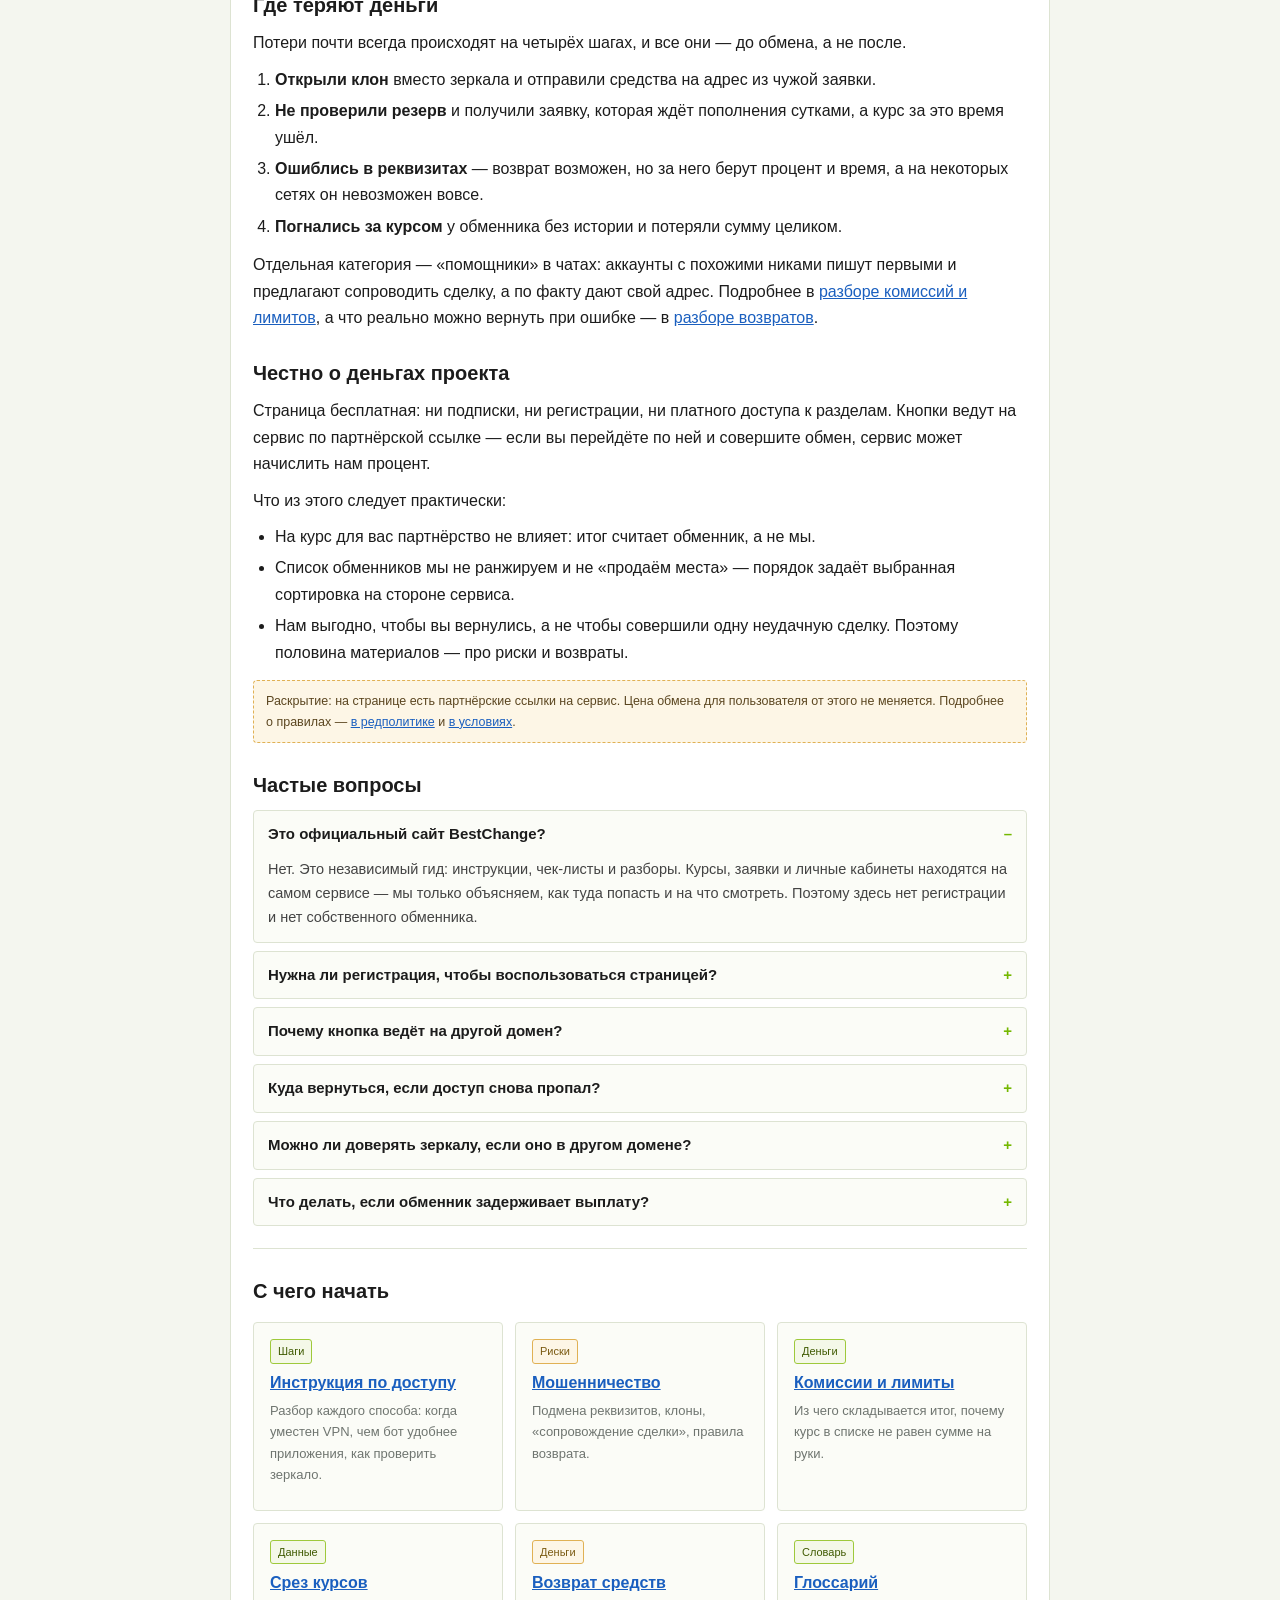
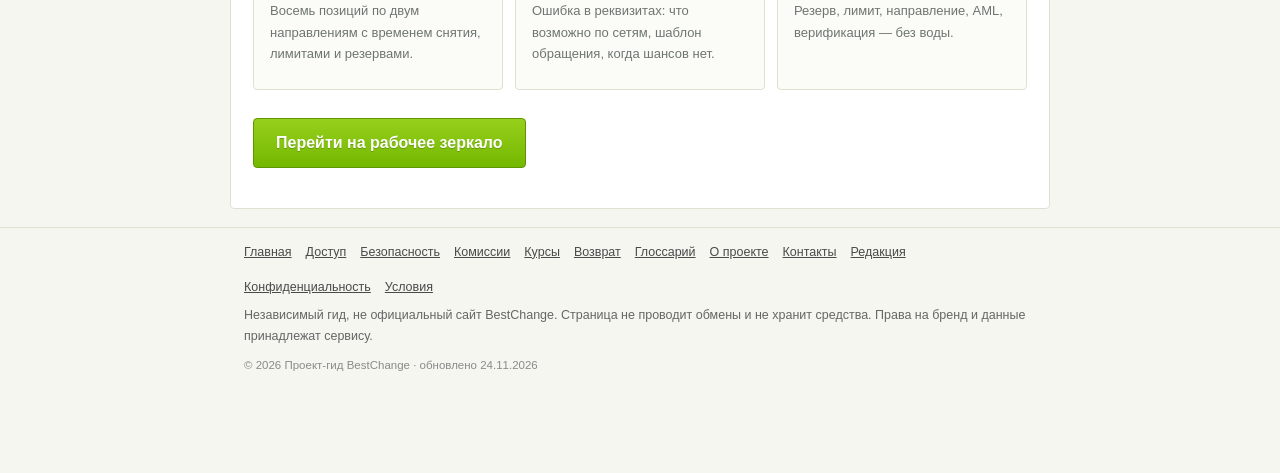
==== commit 1739aa49: "content: update index.html" ====
--- a/index.html
+++ b/index.html
@@ -39,7 +39,7 @@
   <nav class="top">
     <a href="/guide.html">Доступ</a>
     <a href="/security.html">Безопасность</a>
-    <a href="/fees.html">Комиссии</a>
+    <a href="/fees.html">Комиссии</a><a href="/rates.html">Курсы</a><a href="/returns.html">Возврат</a>
     <a href="/glossary.html">Глоссарий</a>
     <a href="/about.html">О проекте</a>
   </nav>
@@ -157,7 +157,7 @@
   <li><strong>Ошиблись в реквизитах</strong> — возврат возможен, но за него берут процент и время, а на некоторых сетях он невозможен вовсе.</li>
   <li><strong>Погнались за курсом</strong> у обменника без истории и потеряли сумму целиком.</li>
 </ol>
-<p>Отдельная категория — «помощники» в чатах: аккаунты с похожими никами пишут первыми и предлагают сопроводить сделку, а по факту дают свой адрес. Подробнее в <a href="/fees.html">разборе комиссий и лимитов</a>.</p>
+<p>Отдельная категория — «помощники» в чатах: аккаунты с похожими никами пишут первыми и предлагают сопроводить сделку, а по факту дают свой адрес. Подробнее в <a href="/fees.html">разборе комиссий и лимитов</a>, а что реально можно вернуть при ошибке — в <a href="/returns.html">разборе возвратов</a>.</p>
 
 <h2 id="money-2">Честно о деньгах проекта</h2>
 <p>Страница бесплатная: ни подписки, ни регистрации, ни платного доступа к разделам. Кнопки ведут на сервис по партнёрской ссылке — если вы перейдёте по ней и совершите обмен, сервис может начислить нам процент.</p>
@@ -183,6 +183,8 @@
   <div class="card"><span class="tag">Шаги</span><h3><a href="/guide.html">Инструкция по доступу</a></h3><p class="small muted">Разбор каждого способа: когда уместен VPN, чем бот удобнее приложения, как проверить зеркало.</p></div>
   <div class="card"><span class="tag warn">Риски</span><h3><a href="/security.html">Мошенничество</a></h3><p class="small muted">Подмена реквизитов, клоны, «сопровождение сделки», правила возврата.</p></div>
   <div class="card"><span class="tag">Деньги</span><h3><a href="/fees.html">Комиссии и лимиты</a></h3><p class="small muted">Из чего складывается итог, почему курс в списке не равен сумме на руки.</p></div>
+  <div class="card"><span class="tag">Данные</span><h3><a href="/rates.html">Срез курсов</a></h3><p class="small muted">Восемь позиций по двум направлениям с временем снятия, лимитами и резервами.</p></div>
+  <div class="card"><span class="tag warn">Деньги</span><h3><a href="/returns.html">Возврат средств</a></h3><p class="small muted">Ошибка в реквизитах: что возможно по сетям, шаблон обращения, когда шансов нет.</p></div>
   <div class="card"><span class="tag">Словарь</span><h3><a href="/glossary.html">Глоссарий</a></h3><p class="small muted">Резерв, лимит, направление, AML, верификация — без воды.</p></div>
 </div>
 <p style="margin-top:22px"><a class="btn" href="https://www.bestchange.net/" rel="noopener">Перейти на рабочее зеркало</a></p>
@@ -191,7 +193,7 @@
 <footer class="site"><div class="wrap">
   <div class="cols">
     <a href="/">Главная</a><a href="/guide.html">Доступ</a><a href="/security.html">Безопасность</a>
-    <a href="/fees.html">Комиссии</a><a href="/glossary.html">Глоссарий</a><a href="/about.html">О проекте</a>
+    <a href="/fees.html">Комиссии</a><a href="/rates.html">Курсы</a><a href="/returns.html">Возврат</a><a href="/glossary.html">Глоссарий</a><a href="/about.html">О проекте</a>
     <a href="/contacts.html">Контакты</a><a href="/editorial.html">Редакция</a>
     <a href="/privacy.html">Конфиденциальность</a><a href="/terms.html">Условия</a>
   </div>
--- a/style.css
+++ b/style.css
@@ -220,6 +220,65 @@
 dt { margin: 14px 0 2px; }
 dd { margin: 0; padding-left: 0; color: #3d3d3d; }
 
+/* автор, иллюстрации, журнал проверок */
+.byline {
+  display: flex;
+  gap: 10px;
+  align-items: flex-start;
+  border: 1px solid var(--line);
+  background: #fbfcf7;
+  border-radius: 4px;
+  padding: 10px 12px;
+  margin: 12px 0 16px;
+}
+
+.byline .avatar {
+  flex: 0 0 38px;
+  width: 38px;
+  height: 38px;
+  border-radius: 50%;
+  background: #e6f0cf;
+  border: 1px solid #b7d17a;
+  color: var(--olive);
+  font-weight: 700;
+  font-size: 14px;
+  display: flex;
+  align-items: center;
+  justify-content: center;
+}
+
+.byline p { margin: 0; }
+.byline .n { font-weight: 700; font-size: 14px; }
+.byline .m { color: var(--muted); font-size: 12px; }
+
+figure.shot {
+  margin: 16px auto 18px;
+  max-width: 600px;
+  border: 1px solid var(--line);
+  background: #fff;
+  padding: 8px;
+  border-radius: 4px;
+}
+
+figure.shot img { display: block; width: 100%; height: auto; border: 1px solid #ececec; }
+figure.shot figcaption { font-size: 12.5px; color: var(--muted); padding: 7px 2px 0; line-height: 1.5; }
+
+table.log td:first-child { white-space: nowrap; }
+.ok { color: #2f7a12; font-weight: 700; }
+.bad { color: #a3470f; font-weight: 700; }
+
+.disclosure {
+  border: 1px dashed var(--warn-line);
+  background: var(--warn-bg);
+  padding: 10px 12px;
+  font-size: 12.5px;
+  color: #5b4620;
+  border-radius: 4px;
+  margin: 14px 0;
+}
+
+.faq-note { font-size: 12.5px; color: var(--muted); margin-top: -2px; }
+
 /* FAQ */
 details {
   border: 1px solid var(--line);
